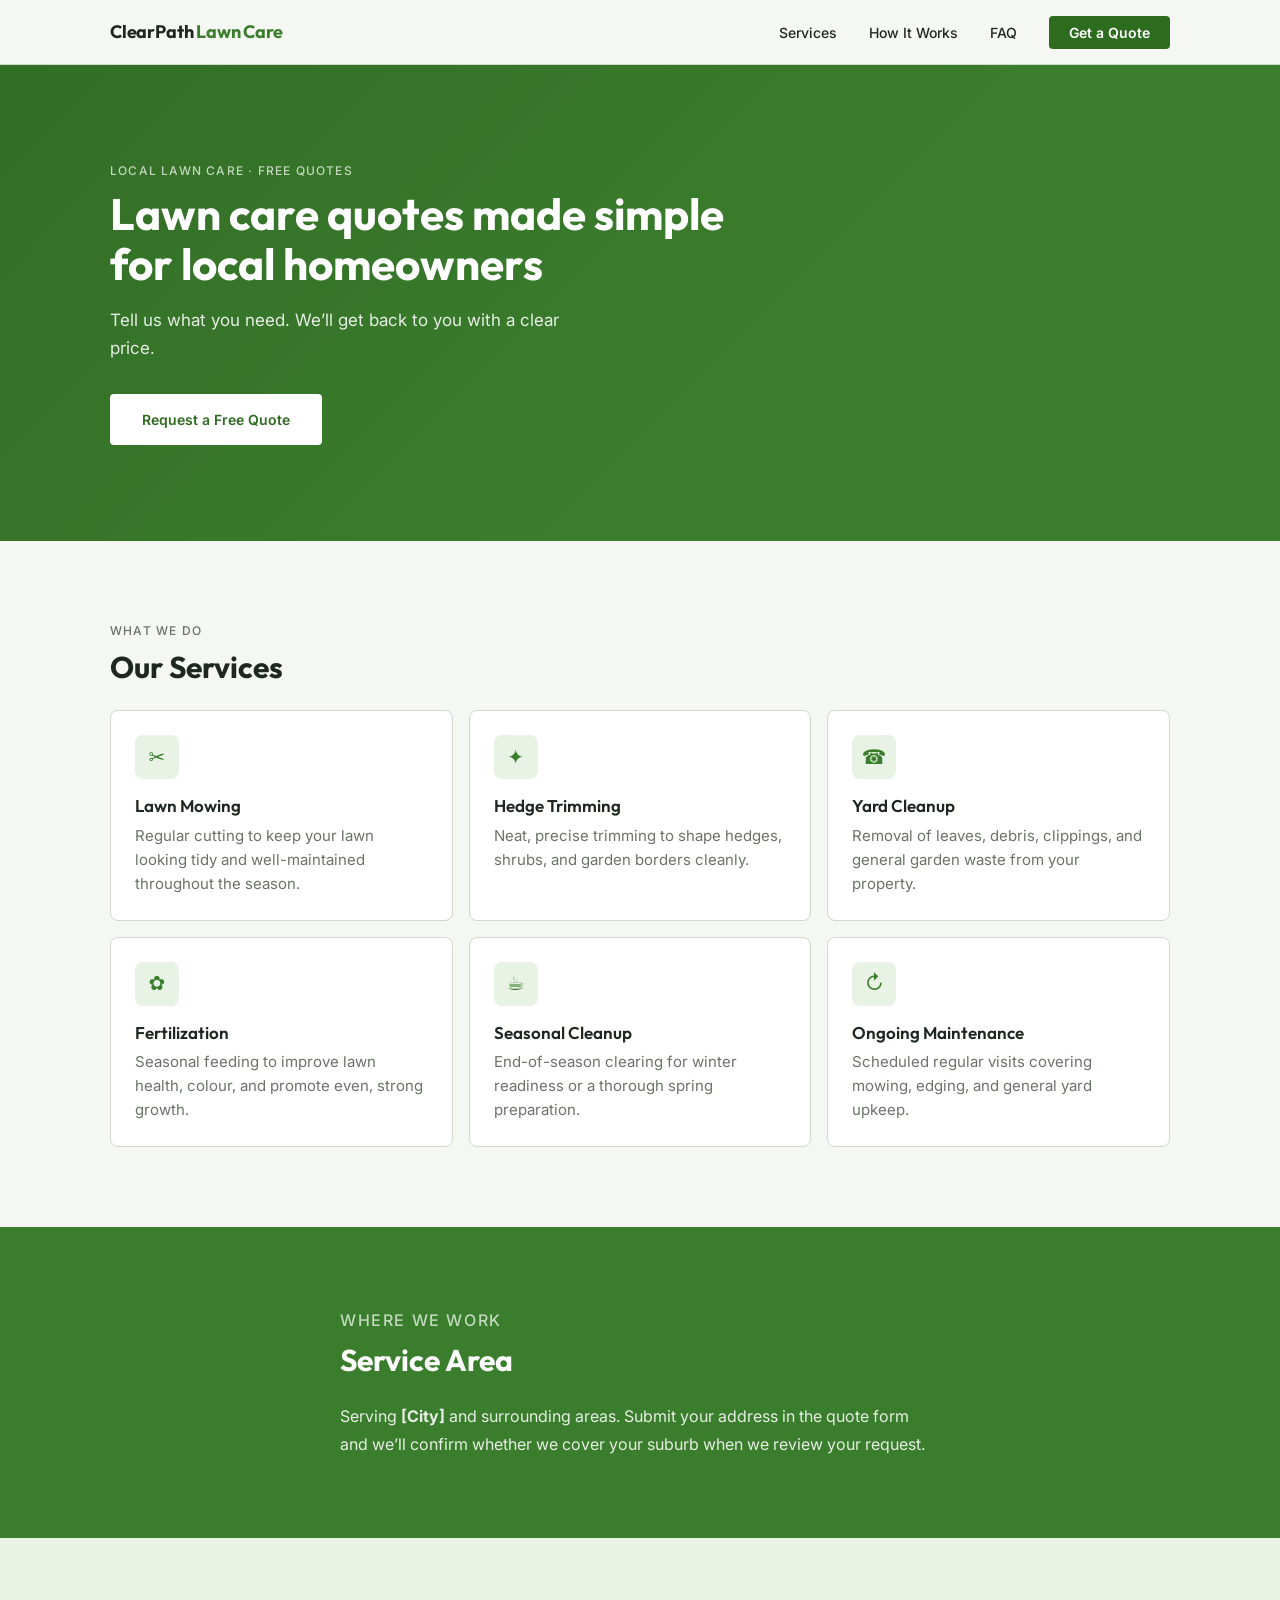
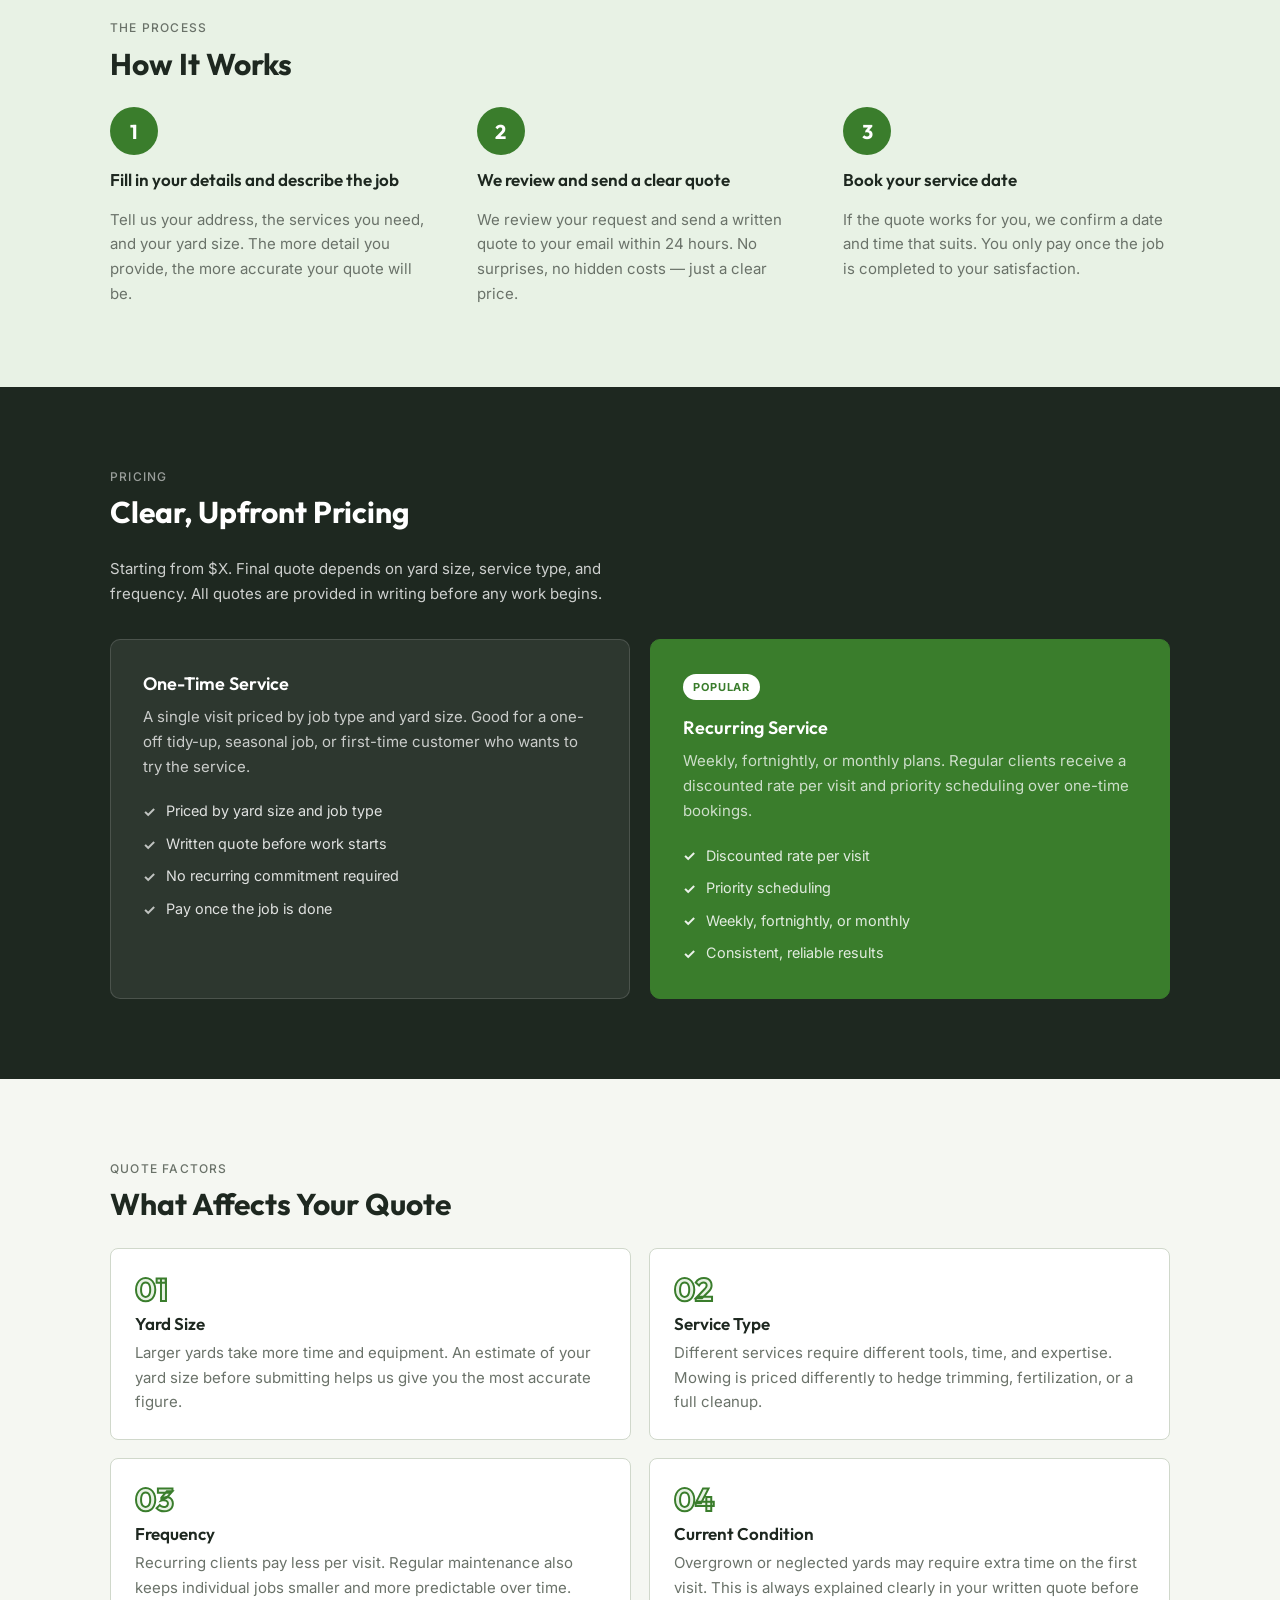
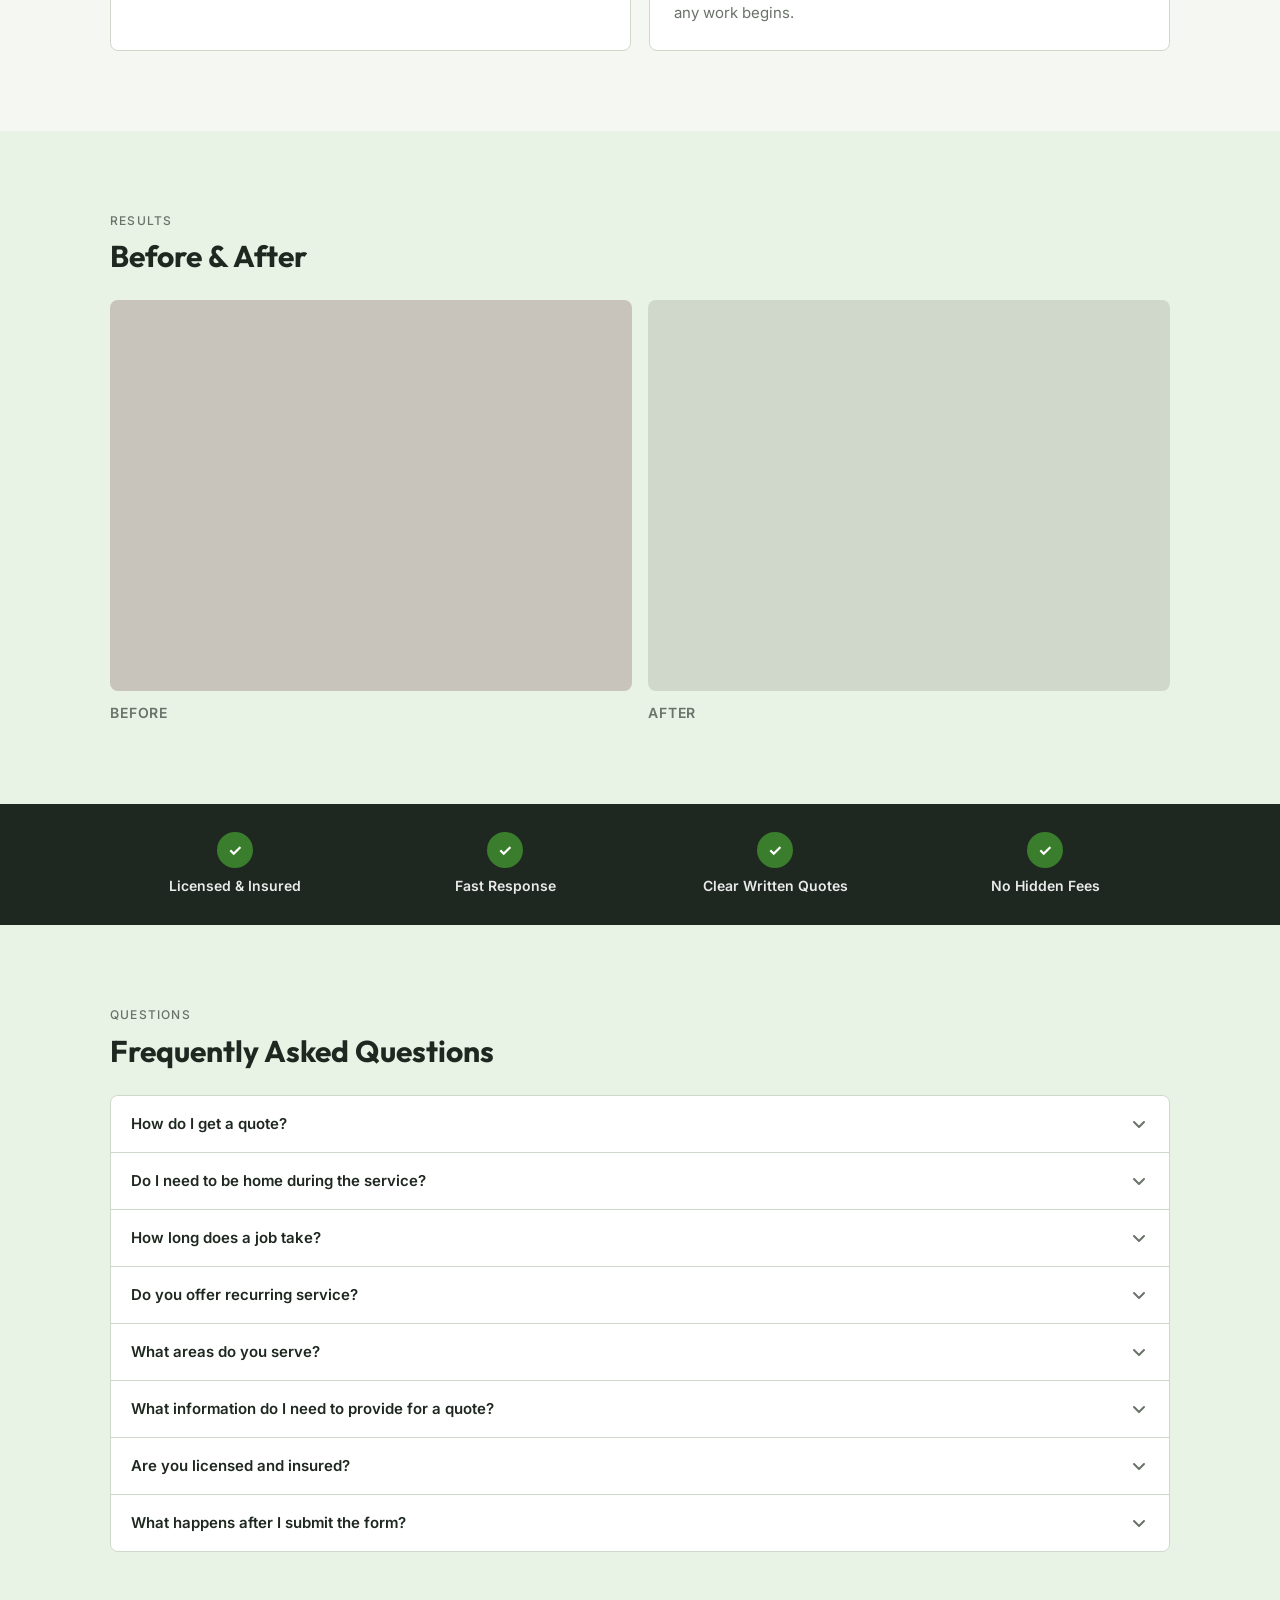
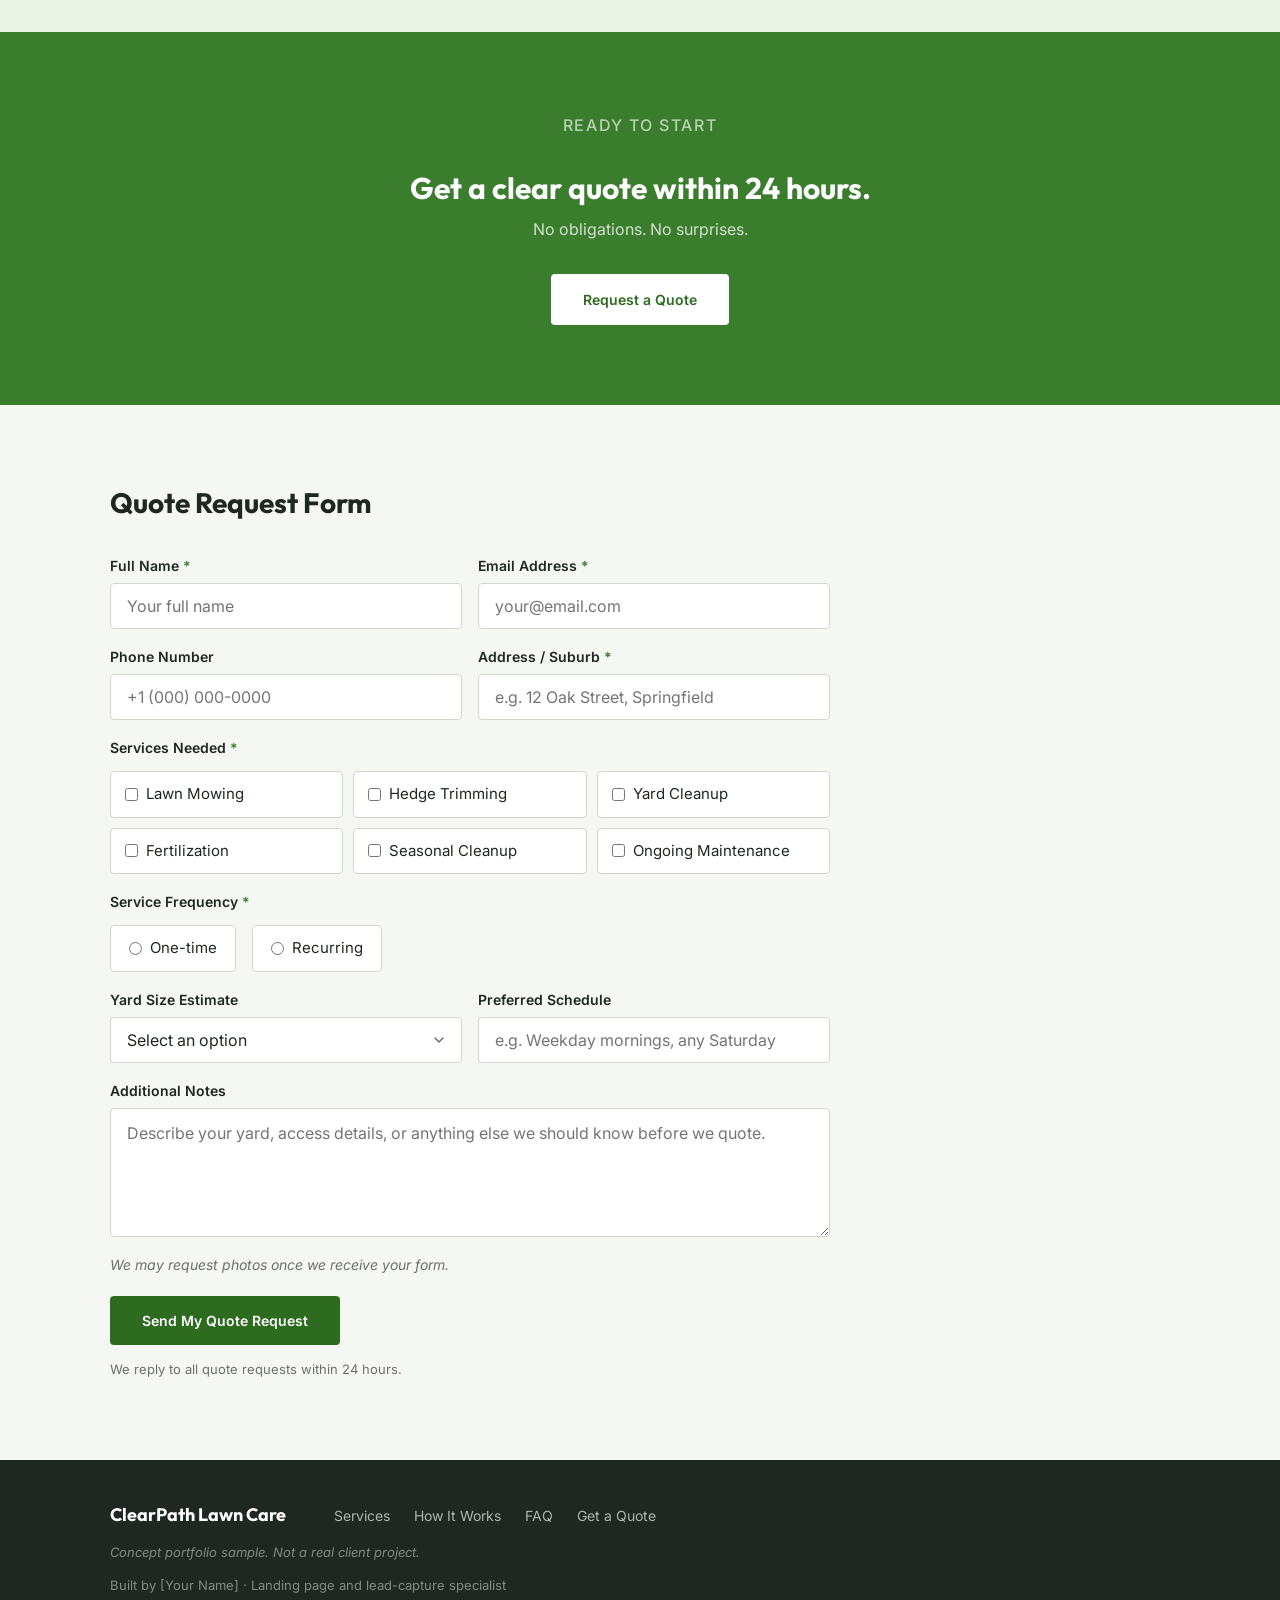
==== clearpath/index.html @ 3f6fabcc "feat: initial portfolio samples — Willow Creek, ClearPath, Harvest Table Co-Authored-By: Claude Sonn" ====
<!-- Concept portfolio sample. Not a real client project. -->
<!DOCTYPE html>
<html lang="en">
<head>
  <meta charset="UTF-8">
  <meta name="viewport" content="width=device-width, initial-scale=1.0">
  <meta name="description" content="ClearPath Lawn Care — Request a free lawn care quote online. Tell us what you need and get a clear written price back within 24 hours.">
  <title>ClearPath Lawn Care — Request a Free Quote</title>

  <!-- Google Fonts: Outfit (display headings) + Inter (body) -->
  <link rel="preconnect" href="https://fonts.googleapis.com">
  <link rel="preconnect" href="https://fonts.gstatic.com" crossorigin>
  <link href="https://fonts.googleapis.com/css2?family=Outfit:wght@600;700&family=Inter:wght@400;500;600&display=swap" rel="stylesheet">

  <link rel="stylesheet" href="style.css">
</head>
<body>

  <!-- ============================================================
       SECTION: HEADER / NAV
       ============================================================ -->
  <header class="site-header" id="top">
    <div class="container header-inner">
      <a href="#top" class="site-logo">
        ClearPath <span>Lawn Care</span>
      </a>

      <nav class="site-nav" id="site-nav" aria-label="Main navigation">
        <ul>
          <li><a href="#services">Services</a></li>
          <li><a href="#how-it-works">How It Works</a></li>
          <li><a href="#faq">FAQ</a></li>
          <li><a href="#get-a-quote" class="nav-cta">Get a Quote</a></li>
        </ul>
      </nav>

      <button
        class="hamburger"
        id="hamburger"
        aria-label="Toggle navigation menu"
        aria-expanded="false"
        aria-controls="site-nav"
      >
        <span></span>
        <span></span>
        <span></span>
      </button>
    </div>
  </header>

  <main>

    <!-- ============================================================
         SECTION: HERO
         ============================================================ -->
    <section class="hero">
      <div class="container hero-inner">
        <p class="section-label">Local Lawn Care &middot; Free Quotes</p>
        <h1>Lawn care quotes made simple for local homeowners</h1>
        <p class="hero-sub">Tell us what you need. We&rsquo;ll get back to you with a clear price.</p>
        <a href="#get-a-quote" class="btn btn-hero">Request a Free Quote</a>
      </div>
    </section>

    <!-- ============================================================
         SECTION: SERVICES
         ============================================================ -->
    <section class="services section-pad" id="services">
      <div class="container">
        <p class="section-label">What We Do</p>
        <h2>Our Services</h2>
        <div class="services-grid">

          <div class="service-card">
            <div class="service-icon" aria-hidden="true">&#9986;</div>
            <h3>Lawn Mowing</h3>
            <p>Regular cutting to keep your lawn looking tidy and well-maintained throughout the season.</p>
          </div>

          <div class="service-card">
            <div class="service-icon" aria-hidden="true">&#10022;</div>
            <h3>Hedge Trimming</h3>
            <p>Neat, precise trimming to shape hedges, shrubs, and garden borders cleanly.</p>
          </div>

          <div class="service-card">
            <div class="service-icon" aria-hidden="true">&#9742;</div>
            <h3>Yard Cleanup</h3>
            <p>Removal of leaves, debris, clippings, and general garden waste from your property.</p>
          </div>

          <div class="service-card">
            <div class="service-icon" aria-hidden="true">&#10047;</div>
            <h3>Fertilization</h3>
            <p>Seasonal feeding to improve lawn health, colour, and promote even, strong growth.</p>
          </div>

          <div class="service-card">
            <div class="service-icon" aria-hidden="true">&#9749;</div>
            <h3>Seasonal Cleanup</h3>
            <p>End-of-season clearing for winter readiness or a thorough spring preparation.</p>
          </div>

          <div class="service-card">
            <div class="service-icon" aria-hidden="true">&#8635;</div>
            <h3>Ongoing Maintenance</h3>
            <p>Scheduled regular visits covering mowing, edging, and general yard upkeep.</p>
          </div>

        </div>
      </div>
    </section>

    <!-- ============================================================
         SECTION: SERVICE AREA
         ============================================================ -->
    <section class="service-area section-pad">
      <div class="container service-area-inner">
        <p class="section-label">Where We Work</p>
        <h2>Service Area</h2>
        <p>Serving <strong>[City]</strong> and surrounding areas. Submit your address in the quote form and we&rsquo;ll confirm whether we cover your suburb when we review your request.</p>
      </div>
    </section>

    <!-- ============================================================
         SECTION: HOW IT WORKS
         ============================================================ -->
    <section class="how-it-works section-pad" id="how-it-works">
      <div class="container">
        <p class="section-label">The Process</p>
        <h2>How It Works</h2>
        <div class="steps-grid">

          <div class="step">
            <div class="step-number" aria-hidden="true">1</div>
            <h3>Fill in your details and describe the job</h3>
            <p>Tell us your address, the services you need, and your yard size. The more detail you provide, the more accurate your quote will be.</p>
          </div>

          <div class="step">
            <div class="step-number" aria-hidden="true">2</div>
            <h3>We review and send a clear quote</h3>
            <p>We review your request and send a written quote to your email within 24 hours. No surprises, no hidden costs — just a clear price.</p>
          </div>

          <div class="step">
            <div class="step-number" aria-hidden="true">3</div>
            <h3>Book your service date</h3>
            <p>If the quote works for you, we confirm a date and time that suits. You only pay once the job is completed to your satisfaction.</p>
          </div>

        </div>
      </div>
    </section>

    <!-- ============================================================
         SECTION: PRICING
         ============================================================ -->
    <section class="pricing section-pad">
      <div class="container">
        <p class="section-label">Pricing</p>
        <h2>Clear, Upfront Pricing</h2>
        <p class="pricing-intro">Starting from $X. Final quote depends on yard size, service type, and frequency. All quotes are provided in writing before any work begins.</p>
        <div class="pricing-grid">

          <div class="pricing-card">
            <h3>One-Time Service</h3>
            <p class="pricing-desc">A single visit priced by job type and yard size. Good for a one-off tidy-up, seasonal job, or first-time customer who wants to try the service.</p>
            <ul class="pricing-features">
              <li>Priced by yard size and job type</li>
              <li>Written quote before work starts</li>
              <li>No recurring commitment required</li>
              <li>Pay once the job is done</li>
            </ul>
          </div>

          <div class="pricing-card pricing-card--featured">
            <div class="pricing-badge">Popular</div>
            <h3>Recurring Service</h3>
            <p class="pricing-desc">Weekly, fortnightly, or monthly plans. Regular clients receive a discounted rate per visit and priority scheduling over one-time bookings.</p>
            <ul class="pricing-features">
              <li>Discounted rate per visit</li>
              <li>Priority scheduling</li>
              <li>Weekly, fortnightly, or monthly</li>
              <li>Consistent, reliable results</li>
            </ul>
          </div>

        </div>
      </div>
    </section>

    <!-- ============================================================
         SECTION: WHAT AFFECTS YOUR QUOTE
         ============================================================ -->
    <section class="quote-factors section-pad">
      <div class="container">
        <p class="section-label">Quote Factors</p>
        <h2>What Affects Your Quote</h2>
        <div class="factors-grid">

          <div class="factor-card">
            <div class="factor-number" aria-hidden="true">01</div>
            <h3>Yard Size</h3>
            <p>Larger yards take more time and equipment. An estimate of your yard size before submitting helps us give you the most accurate figure.</p>
          </div>

          <div class="factor-card">
            <div class="factor-number" aria-hidden="true">02</div>
            <h3>Service Type</h3>
            <p>Different services require different tools, time, and expertise. Mowing is priced differently to hedge trimming, fertilization, or a full cleanup.</p>
          </div>

          <div class="factor-card">
            <div class="factor-number" aria-hidden="true">03</div>
            <h3>Frequency</h3>
            <p>Recurring clients pay less per visit. Regular maintenance also keeps individual jobs smaller and more predictable over time.</p>
          </div>

          <div class="factor-card">
            <div class="factor-number" aria-hidden="true">04</div>
            <h3>Current Condition</h3>
            <p>Overgrown or neglected yards may require extra time on the first visit. This is always explained clearly in your written quote before any work begins.</p>
          </div>

        </div>
      </div>
    </section>

    <!-- ============================================================
         SECTION: BEFORE / AFTER
         ============================================================ -->
    <section class="before-after section-pad">
      <div class="container">
        <p class="section-label">Results</p>
        <h2>Before &amp; After</h2>
        <div class="ba-grid">

          <figure class="ba-item">
            <div class="ba-img ba-img--before" role="img" aria-label="Before photo placeholder — overgrown and unkempt lawn before ClearPath Lawn Care service"></div>
            <figcaption>Before</figcaption>
          </figure>

          <figure class="ba-item">
            <div class="ba-img ba-img--after" role="img" aria-label="After photo placeholder — neatly mowed and edged lawn after ClearPath Lawn Care service"></div>
            <figcaption>After</figcaption>
          </figure>

        </div>
      </div>
    </section>

    <!-- ============================================================
         SECTION: TRUST SIGNALS
         ============================================================ -->
    <section class="trust-signals" aria-label="Why choose ClearPath Lawn Care">
      <div class="container">
        <ul class="trust-bar">
          <li>
            <span class="trust-icon" aria-hidden="true">&#10003;</span>
            <span class="trust-label">Licensed &amp; Insured</span>
          </li>
          <li>
            <span class="trust-icon" aria-hidden="true">&#10003;</span>
            <span class="trust-label">Fast Response</span>
          </li>
          <li>
            <span class="trust-icon" aria-hidden="true">&#10003;</span>
            <span class="trust-label">Clear Written Quotes</span>
          </li>
          <li>
            <span class="trust-icon" aria-hidden="true">&#10003;</span>
            <span class="trust-label">No Hidden Fees</span>
          </li>
        </ul>
      </div>
    </section>

    <!-- ============================================================
         SECTION: FAQ ACCORDION
         ============================================================ -->
    <section class="faq section-pad" id="faq">
      <div class="container">
        <p class="section-label">Questions</p>
        <h2>Frequently Asked Questions</h2>
        <div class="accordion">

          <div class="accordion-item">
            <button class="accordion-question" aria-expanded="false">
              How do I get a quote?
              <span class="accordion-arrow" aria-hidden="true"></span>
            </button>
            <div class="accordion-answer" hidden>
              <p>Fill out the form below with your address, service needed, and yard size. We&rsquo;ll review your request and send a clear quote to your email within 24 hours. No phone call is required to get started.</p>
            </div>
          </div>

          <div class="accordion-item">
            <button class="accordion-question" aria-expanded="false">
              Do I need to be home during the service?
              <span class="accordion-arrow" aria-hidden="true"></span>
            </button>
            <div class="accordion-answer" hidden>
              <p>For most services, you don&rsquo;t need to be home as long as we can access the yard. Let us know in the form if there are any access requirements or gate codes. We&rsquo;ll confirm the details with you before the visit.</p>
            </div>
          </div>

          <div class="accordion-item">
            <button class="accordion-question" aria-expanded="false">
              How long does a job take?
              <span class="accordion-arrow" aria-hidden="true"></span>
            </button>
            <div class="accordion-answer" hidden>
              <p>Job length depends on the service and yard size. A standard lawn mow typically takes 30&ndash;60 minutes for a medium yard. Larger jobs like seasonal cleanups may take half a day or more &mdash; we&rsquo;ll note the estimated time in your quote.</p>
            </div>
          </div>

          <div class="accordion-item">
            <button class="accordion-question" aria-expanded="false">
              Do you offer recurring service?
              <span class="accordion-arrow" aria-hidden="true"></span>
            </button>
            <div class="accordion-answer" hidden>
              <p>Yes, we offer weekly, fortnightly, and monthly service plans. Recurring clients receive priority scheduling and a discounted rate per visit. You can request recurring service directly in the quote form below.</p>
            </div>
          </div>

          <div class="accordion-item">
            <button class="accordion-question" aria-expanded="false">
              What areas do you serve?
              <span class="accordion-arrow" aria-hidden="true"></span>
            </button>
            <div class="accordion-answer" hidden>
              <p>We serve [City] and surrounding suburbs. Enter your address in the quote form and we&rsquo;ll confirm coverage when we review your request. If you&rsquo;re outside our current area, we&rsquo;ll let you know and may be able to refer you.</p>
            </div>
          </div>

          <div class="accordion-item">
            <button class="accordion-question" aria-expanded="false">
              What information do I need to provide for a quote?
              <span class="accordion-arrow" aria-hidden="true"></span>
            </button>
            <div class="accordion-answer" hidden>
              <p>We need your address, the service you&rsquo;re looking for, and an estimate of your yard size. Photos of the yard are helpful but not required at this stage &mdash; we may ask for them after reviewing your form if we need more detail.</p>
            </div>
          </div>

          <div class="accordion-item">
            <button class="accordion-question" aria-expanded="false">
              Are you licensed and insured?
              <span class="accordion-arrow" aria-hidden="true"></span>
            </button>
            <div class="accordion-answer" hidden>
              <p>Yes, ClearPath is fully licensed and insured for all lawn care and garden services. This protects you as the homeowner and ensures the work is completed to a professional standard.</p>
            </div>
          </div>

          <div class="accordion-item">
            <button class="accordion-question" aria-expanded="false">
              What happens after I submit the form?
              <span class="accordion-arrow" aria-hidden="true"></span>
            </button>
            <div class="accordion-answer" hidden>
              <p>We review your request and send a written quote to your email within 24 hours. If we need more information &mdash; such as photos &mdash; we&rsquo;ll reach out first. There is no obligation to book once you receive a quote.</p>
            </div>
          </div>

        </div>
      </div>
    </section>

    <!-- ============================================================
         SECTION: QUOTE CTA
         ============================================================ -->
    <section class="quote-cta section-pad">
      <div class="container quote-cta-inner">
        <p class="section-label">Ready to Start</p>
        <h2>Get a clear quote within 24 hours.</h2>
        <p>No obligations. No surprises.</p>
        <a href="#get-a-quote" class="btn btn-hero">Request a Quote</a>
      </div>
    </section>

    <!-- ============================================================
         SECTION: QUOTE FORM
         ============================================================ -->
    <section class="quote-form-section section-pad" id="get-a-quote">
      <div class="container">
        <h3 class="form-heading">Quote Request Form</h3>

        <form class="quote-form" id="quote-form" novalidate>

          <div class="form-row">
            <div class="form-group">
              <label for="name">Full Name <span class="required" aria-hidden="true">*</span></label>
              <input type="text" id="name" name="name" required autocomplete="name" placeholder="Your full name">
            </div>
            <div class="form-group">
              <label for="email">Email Address <span class="required" aria-hidden="true">*</span></label>
              <input type="email" id="email" name="email" required autocomplete="email" placeholder="your@email.com">
            </div>
          </div>

          <div class="form-row">
            <div class="form-group">
              <label for="phone">Phone Number</label>
              <input type="tel" id="phone" name="phone" autocomplete="tel" placeholder="+1 (000) 000-0000">
            </div>
            <div class="form-group">
              <label for="address">Address / Suburb <span class="required" aria-hidden="true">*</span></label>
              <input type="text" id="address" name="address" required autocomplete="street-address" placeholder="e.g. 12 Oak Street, Springfield">
            </div>
          </div>

          <div class="form-group">
            <fieldset>
              <legend>Services Needed <span class="required" aria-hidden="true">*</span></legend>
              <div class="checkbox-grid">
                <label class="checkbox-label">
                  <input type="checkbox" name="service" value="mowing">
                  Lawn Mowing
                </label>
                <label class="checkbox-label">
                  <input type="checkbox" name="service" value="hedge">
                  Hedge Trimming
                </label>
                <label class="checkbox-label">
                  <input type="checkbox" name="service" value="cleanup">
                  Yard Cleanup
                </label>
                <label class="checkbox-label">
                  <input type="checkbox" name="service" value="fertilization">
                  Fertilization
                </label>
                <label class="checkbox-label">
                  <input type="checkbox" name="service" value="seasonal">
                  Seasonal Cleanup
                </label>
                <label class="checkbox-label">
                  <input type="checkbox" name="service" value="maintenance">
                  Ongoing Maintenance
                </label>
              </div>
            </fieldset>
          </div>

          <div class="form-group">
            <fieldset>
              <legend>Service Frequency <span class="required" aria-hidden="true">*</span></legend>
              <div class="radio-group">
                <label class="radio-label">
                  <input type="radio" name="frequency" value="one-time">
                  One-time
                </label>
                <label class="radio-label">
                  <input type="radio" name="frequency" value="recurring">
                  Recurring
                </label>
              </div>
            </fieldset>
          </div>

          <div class="form-row">
            <div class="form-group">
              <label for="yard-size">Yard Size Estimate</label>
              <select id="yard-size" name="yard-size">
                <option value="" disabled selected>Select an option</option>
                <option value="small">Small</option>
                <option value="medium">Medium</option>
                <option value="large">Large</option>
                <option value="not-sure">Not sure</option>
              </select>
            </div>
            <div class="form-group">
              <label for="schedule">Preferred Schedule</label>
              <input type="text" id="schedule" name="schedule" placeholder="e.g. Weekday mornings, any Saturday">
            </div>
          </div>

          <div class="form-group">
            <label for="notes">Additional Notes</label>
            <textarea id="notes" name="notes" rows="4" placeholder="Describe your yard, access details, or anything else we should know before we quote."></textarea>
          </div>

          <p class="form-note-static">We may request photos once we receive your form.</p>

          <button type="submit" class="btn btn-primary btn-submit">Send My Quote Request</button>
          <p class="form-note">We reply to all quote requests within 24 hours.</p>

        </form>

        <!-- THANK YOU STATE: shown after form submit, hidden by default -->
        <div class="thank-you" id="thank-you" hidden aria-live="polite">
          <div class="thank-you-inner">
            <span class="thank-you-icon" aria-hidden="true">&#10003;</span>
            <h3>Got it!</h3>
            <p>We&rsquo;ll review your request and send a quote within 24 hours. Check your email for our response.</p>
          </div>
        </div>

      </div>
    </section>

  </main>

  <!-- ============================================================
       FOOTER
       ============================================================ -->
  <footer class="site-footer">
    <div class="container footer-inner">
      <div class="footer-logo">ClearPath Lawn Care</div>

      <nav class="footer-nav" aria-label="Footer navigation">
        <a href="#services">Services</a>
        <a href="#how-it-works">How It Works</a>
        <a href="#faq">FAQ</a>
        <a href="#get-a-quote">Get a Quote</a>
      </nav>

      <p class="footer-disclaimer">Concept portfolio sample. Not a real client project.</p>
      <p class="footer-credit">Built by [Your Name] &middot; Landing page and lead-capture specialist</p>
    </div>
  </footer>

  <script src="script.js"></script>
</body>
</html>
---- clearpath/style.css ----
/* ============================================================
   CLEARPATH LAWN CARE — style.css
   Mobile-first. Concept portfolio sample. Not a real client project.
   ============================================================ */

/* ============================================================
   1. CUSTOM PROPERTIES
   ============================================================ */
:root {
  /* Brand colors */
  --color-bg:           #F5F7F2;
  --color-text:         #1E2820;
  --color-accent:       #3A7D2C;
  --color-accent-light: #E8F2E5;
  --color-border:       #D0D8CB;
  --color-cta:          #2D6B1F;
  --color-cta-hover:    #225217;
  --color-muted:        #6A7269;

  /* Typography */
  --font-display: 'Outfit', system-ui, sans-serif;
  --font-body:    'Inter', system-ui, -apple-system, sans-serif;

  /* Layout */
  --container-max: 1100px;
  --container-pad: 1.25rem;
  --section-pad:   clamp(3rem, 8vw, 5rem);

  /* Motion */
  --transition: 0.2s ease;
}

/* ============================================================
   2. RESET & BASE
   ============================================================ */
*,
*::before,
*::after {
  box-sizing: border-box;
  margin: 0;
  padding: 0;
}

html {
  scroll-behavior: smooth;
}

body {
  font-family: var(--font-body);
  font-size: 1rem;
  line-height: 1.65;
  color: var(--color-text);
  background-color: var(--color-bg);
}

img {
  max-width: 100%;
  display: block;
}

a {
  color: inherit;
  text-decoration: none;
}

ul {
  list-style: none;
}

/* ============================================================
   3. LAYOUT UTILITIES
   ============================================================ */
.container {
  max-width: var(--container-max);
  margin: 0 auto;
  padding: 0 var(--container-pad);
}

.section-pad {
  padding-top: var(--section-pad);
  padding-bottom: var(--section-pad);
}

/* ============================================================
   4. TYPOGRAPHY SCALE
   ============================================================ */
.section-label {
  display: block;
  font-size: 0.75rem;
  font-weight: 500;
  text-transform: uppercase;
  letter-spacing: 0.1em;
  color: var(--color-muted);
  margin-bottom: 0.5rem;
}

h1 {
  font-family: var(--font-display);
  font-size: clamp(1.75rem, 5vw, 2.75rem);
  font-weight: 700;
  line-height: 1.15;
}

h2 {
  font-family: var(--font-display);
  font-size: clamp(1.25rem, 3.5vw, 1.875rem);
  font-weight: 700;
  line-height: 1.25;
  margin-bottom: 1.5rem;
}

h3 {
  font-family: var(--font-display);
  font-size: 1.0625rem;
  font-weight: 600;
  line-height: 1.3;
  margin-bottom: 0.4rem;
}

/* ============================================================
   5. BUTTONS
   ============================================================ */
.btn {
  display: inline-block;
  padding: 0.875rem 2rem;
  border-radius: 4px;
  font-family: var(--font-body);
  font-size: 0.875rem;
  font-weight: 600;
  cursor: pointer;
  border: none;
  text-align: center;
  transition: background-color var(--transition);
}

.btn-primary {
  background-color: var(--color-cta);
  color: #fff;
}

.btn-primary:hover,
.btn-primary:focus-visible {
  background-color: var(--color-cta-hover);
  outline: none;
}

/* White button used on green-background sections */
.btn-hero {
  background-color: #fff;
  color: var(--color-cta);
}

.btn-hero:hover,
.btn-hero:focus-visible {
  background-color: var(--color-accent-light);
  color: var(--color-cta-hover);
  outline: none;
}

/* ============================================================
   6. HEADER / NAV
   ============================================================ */
.site-header {
  position: sticky;
  top: 0;
  z-index: 100;
  background-color: var(--color-bg);
  border-bottom: 1px solid var(--color-border);
}

.header-inner {
  display: flex;
  align-items: center;
  justify-content: space-between;
  height: 64px;
  position: relative;
}

.site-logo {
  font-family: var(--font-display);
  font-size: 1.125rem;
  font-weight: 700;
  color: var(--color-text);
  letter-spacing: -0.01em;
}

.site-logo span {
  color: var(--color-accent);
}

.site-nav {
  display: none;
}

.site-nav ul {
  display: flex;
  gap: 2rem;
  align-items: center;
}

.site-nav a {
  font-size: 0.875rem;
  font-weight: 500;
  color: var(--color-text);
  transition: color var(--transition);
}

.site-nav a:hover {
  color: var(--color-accent);
}

.site-nav .nav-cta {
  background-color: var(--color-cta);
  color: #fff;
  padding: 0.5rem 1.25rem;
  border-radius: 4px;
  font-weight: 600;
  transition: background-color var(--transition);
}

.site-nav .nav-cta:hover {
  background-color: var(--color-cta-hover);
  color: #fff;
}

/* Hamburger */
.hamburger {
  display: flex;
  flex-direction: column;
  gap: 5px;
  background: none;
  border: none;
  cursor: pointer;
  padding: 0.5rem;
  border-radius: 4px;
}

.hamburger span {
  display: block;
  width: 24px;
  height: 2px;
  background-color: var(--color-text);
  border-radius: 2px;
  transition: transform var(--transition), opacity var(--transition);
}

.hamburger.is-open span:nth-child(1) {
  transform: translateY(7px) rotate(45deg);
}

.hamburger.is-open span:nth-child(2) {
  opacity: 0;
}

.hamburger.is-open span:nth-child(3) {
  transform: translateY(-7px) rotate(-45deg);
}

/* Mobile nav dropdown */
.site-nav.is-open {
  display: block;
  position: absolute;
  top: 64px;
  left: 0;
  right: 0;
  background-color: var(--color-bg);
  border-bottom: 1px solid var(--color-border);
  padding: 0.5rem 0 1rem;
}

.site-nav.is-open ul {
  flex-direction: column;
  gap: 0;
  padding: 0 var(--container-pad);
}

.site-nav.is-open a {
  display: block;
  padding: 0.875rem 0;
  border-bottom: 1px solid var(--color-border);
  font-size: 1rem;
}

.site-nav.is-open li:last-child a {
  border-bottom: none;
  padding-top: 1rem;
}

.site-nav.is-open .nav-cta {
  display: inline-block;
  padding: 0.625rem 1.25rem;
  border-bottom: none;
}

@media (min-width: 768px) {
  .site-nav {
    display: flex !important;
    position: static;
    border: none;
    padding: 0;
  }

  .hamburger {
    display: none;
  }
}

/* ============================================================
   7. HERO
   ============================================================ */
.hero {
  background-color: var(--color-accent);
  padding-top: clamp(3.5rem, 10vw, 6rem);
  padding-bottom: clamp(3.5rem, 10vw, 6rem);
  position: relative;
  overflow: hidden;
}

.hero::before {
  content: '';
  position: absolute;
  inset: 0;
  background: linear-gradient(
    135deg,
    rgba(0, 0, 0, 0.12) 0%,
    transparent 60%
  );
  pointer-events: none;
}

.hero-inner {
  position: relative;
  z-index: 1;
}

.hero .section-label {
  color: rgba(255, 255, 255, 0.7);
}

.hero h1 {
  color: #fff;
  margin-bottom: 1rem;
  max-width: 640px;
}

.hero-sub {
  font-size: 1.0625rem;
  color: rgba(255, 255, 255, 0.88);
  margin-bottom: 2rem;
  max-width: 480px;
}

/* ============================================================
   8. SERVICES
   ============================================================ */
.services {
  background-color: var(--color-bg);
}

.services-grid {
  display: grid;
  grid-template-columns: 1fr;
  gap: 1rem;
}

.service-card {
  background-color: #fff;
  border: 1px solid var(--color-border);
  border-radius: 8px;
  padding: 1.5rem;
}

.service-icon {
  display: flex;
  align-items: center;
  justify-content: center;
  width: 44px;
  height: 44px;
  background-color: var(--color-accent-light);
  border-radius: 8px;
  font-size: 1.25rem;
  color: var(--color-accent);
  margin-bottom: 1rem;
}

.service-card h3 {
  color: var(--color-text);
  margin-bottom: 0.375rem;
}

.service-card p {
  font-size: 0.9375rem;
  color: var(--color-muted);
  line-height: 1.6;
}

@media (min-width: 600px) {
  .services-grid {
    grid-template-columns: repeat(2, 1fr);
  }
}

@media (min-width: 900px) {
  .services-grid {
    grid-template-columns: repeat(3, 1fr);
  }
}

/* ============================================================
   9. SERVICE AREA
   ============================================================ */
.service-area {
  background-color: var(--color-accent);
}

.service-area-inner {
  max-width: 640px;
}

.service-area .section-label {
  color: rgba(255, 255, 255, 0.7);
}

.service-area h2 {
  color: #fff;
}

.service-area p {
  color: rgba(255, 255, 255, 0.88);
  font-size: 1rem;
  line-height: 1.7;
}

/* ============================================================
   10. HOW IT WORKS
   ============================================================ */
.how-it-works {
  background-color: var(--color-accent-light);
}

.steps-grid {
  display: grid;
  grid-template-columns: 1fr;
  gap: 2rem;
}

.step {
  display: flex;
  flex-direction: column;
  gap: 0.625rem;
}

.step-number {
  display: flex;
  align-items: center;
  justify-content: center;
  width: 48px;
  height: 48px;
  background-color: var(--color-accent);
  color: #fff;
  font-family: var(--font-display);
  font-size: 1.25rem;
  font-weight: 700;
  border-radius: 50%;
  flex-shrink: 0;
  margin-bottom: 0.25rem;
}

.step h3 {
  color: var(--color-text);
}

.step p {
  font-size: 0.9375rem;
  color: var(--color-muted);
  line-height: 1.65;
}

@media (min-width: 768px) {
  .steps-grid {
    grid-template-columns: repeat(3, 1fr);
    gap: 2.5rem;
  }
}

/* ============================================================
   11. PRICING
   ============================================================ */
.pricing {
  background-color: var(--color-text);
}

.pricing .section-label {
  color: rgba(255, 255, 255, 0.55);
}

.pricing h2 {
  color: #fff;
}

.pricing-intro {
  color: rgba(255, 255, 255, 0.78);
  font-size: 0.9375rem;
  max-width: 560px;
  margin-bottom: 2rem;
  line-height: 1.7;
}

.pricing-grid {
  display: grid;
  grid-template-columns: 1fr;
  gap: 1.25rem;
}

.pricing-card {
  background-color: rgba(255, 255, 255, 0.07);
  border: 1px solid rgba(255, 255, 255, 0.14);
  border-radius: 10px;
  padding: 2rem;
  position: relative;
}

.pricing-card--featured {
  background-color: var(--color-accent);
  border-color: var(--color-accent);
}

.pricing-badge {
  display: inline-block;
  background-color: #fff;
  color: var(--color-accent);
  font-size: 0.6875rem;
  font-weight: 700;
  text-transform: uppercase;
  letter-spacing: 0.08em;
  padding: 0.25rem 0.625rem;
  border-radius: 99px;
  margin-bottom: 1rem;
}

.pricing-card h3 {
  color: #fff;
  font-size: 1.125rem;
  margin-bottom: 0.625rem;
}

.pricing-desc {
  color: rgba(255, 255, 255, 0.75);
  font-size: 0.9375rem;
  line-height: 1.65;
  margin-bottom: 1.25rem;
}

.pricing-features {
  display: flex;
  flex-direction: column;
  gap: 0.5rem;
  list-style: none;
}

.pricing-features li {
  display: flex;
  align-items: flex-start;
  gap: 0.625rem;
  font-size: 0.9rem;
  color: rgba(255, 255, 255, 0.85);
}

.pricing-features li::before {
  content: '✓';
  color: rgba(255, 255, 255, 0.7);
  font-weight: 700;
  flex-shrink: 0;
  margin-top: 0.05em;
}

.pricing-card--featured .pricing-features li::before {
  color: rgba(255, 255, 255, 0.9);
}

@media (min-width: 640px) {
  .pricing-grid {
    grid-template-columns: repeat(2, 1fr);
  }
}

/* ============================================================
   12. QUOTE FACTORS
   ============================================================ */
.quote-factors {
  background-color: var(--color-bg);
}

.factors-grid {
  display: grid;
  grid-template-columns: 1fr;
  gap: 1.125rem;
}

.factor-card {
  background-color: #fff;
  border: 1px solid var(--color-border);
  border-radius: 8px;
  padding: 1.5rem;
}

.factor-number {
  font-family: var(--font-display);
  font-size: 2rem;
  font-weight: 700;
  color: var(--color-accent-light);
  line-height: 1;
  margin-bottom: 0.5rem;
  /* Outlined look via text-stroke */
  -webkit-text-stroke: 2px var(--color-accent);
}

.factor-card h3 {
  color: var(--color-text);
  margin-bottom: 0.375rem;
}

.factor-card p {
  font-size: 0.9375rem;
  color: var(--color-muted);
  line-height: 1.65;
}

@media (min-width: 600px) {
  .factors-grid {
    grid-template-columns: repeat(2, 1fr);
  }
}

/* ============================================================
   13. BEFORE / AFTER
   ============================================================ */
.before-after {
  background-color: var(--color-accent-light);
}

.ba-grid {
  display: grid;
  grid-template-columns: 1fr 1fr;
  gap: 1rem;
}

.ba-item {
  display: flex;
  flex-direction: column;
  gap: 0.625rem;
}

.ba-img {
  aspect-ratio: 4 / 3;
  border-radius: 8px;
  width: 100%;
}

.ba-img--before {
  background-color: #C8C4BB;
}

.ba-img--after {
  background-color: var(--color-border);
}

.ba-item figcaption {
  font-size: 0.875rem;
  font-weight: 600;
  color: var(--color-muted);
  text-transform: uppercase;
  letter-spacing: 0.06em;
}

/* ============================================================
   14. TRUST SIGNALS
   ============================================================ */
.trust-signals {
  background-color: var(--color-text);
  padding: 1.75rem 0;
}

.trust-bar {
  display: grid;
  grid-template-columns: repeat(2, 1fr);
  gap: 1.25rem;
  text-align: center;
}

.trust-bar li {
  display: flex;
  flex-direction: column;
  align-items: center;
  gap: 0.375rem;
}

.trust-icon {
  display: flex;
  align-items: center;
  justify-content: center;
  width: 36px;
  height: 36px;
  background-color: var(--color-accent);
  color: #fff;
  border-radius: 50%;
  font-size: 1rem;
  font-weight: 700;
  flex-shrink: 0;
}

.trust-label {
  font-size: 0.875rem;
  font-weight: 600;
  color: rgba(255, 255, 255, 0.9);
}

@media (min-width: 480px) {
  .trust-bar {
    grid-template-columns: repeat(4, 1fr);
  }
}

/* ============================================================
   15. FAQ ACCORDION
   ============================================================ */
.faq {
  background-color: var(--color-accent-light);
}

.accordion {
  border: 1px solid var(--color-border);
  border-radius: 8px;
  overflow: hidden;
}

.accordion-item {
  border-bottom: 1px solid var(--color-border);
}

.accordion-item:last-child {
  border-bottom: none;
}

.accordion-question {
  width: 100%;
  background-color: #fff;
  border: none;
  padding: 1.125rem 1.25rem;
  display: flex;
  align-items: center;
  justify-content: space-between;
  gap: 1rem;
  cursor: pointer;
  font-family: var(--font-body);
  font-size: 0.9375rem;
  font-weight: 600;
  color: var(--color-text);
  text-align: left;
  transition: background-color var(--transition);
}

.accordion-question:hover {
  background-color: var(--color-accent-light);
}

.accordion-arrow {
  display: inline-block;
  width: 20px;
  height: 20px;
  flex-shrink: 0;
  background-image: url("data:image/svg+xml,%3Csvg xmlns='http://www.w3.org/2000/svg' viewBox='0 0 20 20' fill='none' stroke='%236A7269' stroke-width='2' stroke-linecap='round' stroke-linejoin='round'%3E%3Cpolyline points='5 8 10 13 15 8'/%3E%3C/svg%3E");
  background-repeat: no-repeat;
  background-size: contain;
  background-position: center;
  transition: transform 0.28s ease;
}

.accordion-question[aria-expanded="true"] .accordion-arrow {
  transform: rotate(180deg);
}

.accordion-answer {
  padding: 0.25rem 1.25rem 1.25rem;
  background-color: #fff;
}

.accordion-answer p {
  font-size: 0.9375rem;
  color: var(--color-muted);
  line-height: 1.7;
}

/* ============================================================
   16. QUOTE CTA
   ============================================================ */
.quote-cta {
  background-color: var(--color-accent);
}

.quote-cta-inner {
  text-align: center;
  max-width: 540px;
  margin: 0 auto;
}

.quote-cta .section-label {
  color: rgba(255, 255, 255, 0.65);
}

.quote-cta h2 {
  color: #fff;
  margin-bottom: 0.5rem;
}

.quote-cta p {
  color: rgba(255, 255, 255, 0.78);
  margin-bottom: 2rem;
  font-size: 1rem;
}

/* ============================================================
   17. QUOTE FORM
   ============================================================ */
.quote-form-section {
  background-color: var(--color-bg);
}

.form-heading {
  font-family: var(--font-display);
  font-size: clamp(1.25rem, 3.5vw, 1.75rem);
  font-weight: 700;
  color: var(--color-text);
  margin-bottom: 2rem;
}

.quote-form {
  max-width: 720px;
}

.form-row {
  display: grid;
  grid-template-columns: 1fr;
  gap: 1rem;
  margin-bottom: 1rem;
}

@media (min-width: 600px) {
  .form-row {
    grid-template-columns: 1fr 1fr;
  }
}

.form-group {
  display: flex;
  flex-direction: column;
  gap: 0.375rem;
  margin-bottom: 1rem;
}

.form-row .form-group {
  margin-bottom: 0;
}

label {
  font-size: 0.875rem;
  font-weight: 600;
  color: var(--color-text);
}

.required {
  color: var(--color-accent);
}

input[type="text"],
input[type="email"],
input[type="tel"],
select,
textarea {
  font-family: var(--font-body);
  font-size: 1rem;
  padding: 0.75rem 1rem;
  border: 1px solid var(--color-border);
  border-radius: 4px;
  background-color: #fff;
  color: var(--color-text);
  width: 100%;
  transition: border-color var(--transition), box-shadow var(--transition);
}

input:focus,
select:focus,
textarea:focus {
  outline: none;
  border-color: var(--color-accent);
  box-shadow: 0 0 0 3px rgba(58, 125, 44, 0.16);
}

select {
  appearance: none;
  -webkit-appearance: none;
  background-image: url("data:image/svg+xml,%3Csvg xmlns='http://www.w3.org/2000/svg' viewBox='0 0 16 16' fill='none' stroke='%236A7269' stroke-width='1.5' stroke-linecap='round' stroke-linejoin='round'%3E%3Cpolyline points='4 6 8 10 12 6'/%3E%3C/svg%3E");
  background-repeat: no-repeat;
  background-position: right 0.875rem center;
  background-size: 16px;
  padding-right: 2.5rem;
  cursor: pointer;
}

textarea {
  resize: vertical;
  min-height: 120px;
  line-height: 1.6;
}

/* Fieldset / checkbox / radio */
fieldset {
  border: none;
  padding: 0;
}

fieldset legend {
  font-size: 0.875rem;
  font-weight: 600;
  color: var(--color-text);
  margin-bottom: 0.75rem;
}

.checkbox-grid {
  display: grid;
  grid-template-columns: 1fr 1fr;
  gap: 0.625rem;
}

@media (min-width: 480px) {
  .checkbox-grid {
    grid-template-columns: repeat(3, 1fr);
  }
}

.checkbox-label {
  display: flex;
  align-items: center;
  gap: 0.5rem;
  font-size: 0.9375rem;
  font-weight: 400;
  color: var(--color-text);
  cursor: pointer;
  padding: 0.625rem 0.875rem;
  background-color: #fff;
  border: 1px solid var(--color-border);
  border-radius: 4px;
  transition: border-color var(--transition), background-color var(--transition);
}

.checkbox-label:hover {
  border-color: var(--color-accent);
  background-color: var(--color-accent-light);
}

.checkbox-label input[type="checkbox"] {
  width: auto;
  padding: 0;
  border: none;
  border-radius: 0;
  box-shadow: none;
  accent-color: var(--color-accent);
  cursor: pointer;
  flex-shrink: 0;
}

.radio-group {
  display: flex;
  gap: 1rem;
  flex-wrap: wrap;
}

.radio-label {
  display: flex;
  align-items: center;
  gap: 0.5rem;
  font-size: 0.9375rem;
  font-weight: 400;
  color: var(--color-text);
  cursor: pointer;
  padding: 0.625rem 1.125rem;
  background-color: #fff;
  border: 1px solid var(--color-border);
  border-radius: 4px;
  transition: border-color var(--transition), background-color var(--transition);
}

.radio-label:hover {
  border-color: var(--color-accent);
  background-color: var(--color-accent-light);
}

.radio-label input[type="radio"] {
  accent-color: var(--color-accent);
  cursor: pointer;
  flex-shrink: 0;
}

.form-note-static {
  font-size: 0.875rem;
  color: var(--color-muted);
  margin-bottom: 1.25rem;
  font-style: italic;
}

.btn-submit {
  width: 100%;
  padding: 1rem 2rem;
}

@media (min-width: 480px) {
  .btn-submit {
    width: auto;
  }
}

.form-note {
  margin-top: 0.875rem;
  font-size: 0.8125rem;
  color: var(--color-muted);
}

/* ============================================================
   18. THANK YOU STATE
   ============================================================ */
.thank-you {
  max-width: 720px;
  text-align: center;
  padding: 3.5rem 2rem;
  background-color: #fff;
  border: 1px solid var(--color-border);
  border-radius: 8px;
}

.thank-you-icon {
  display: inline-flex;
  align-items: center;
  justify-content: center;
  width: 56px;
  height: 56px;
  background-color: var(--color-accent-light);
  color: var(--color-accent);
  border-radius: 50%;
  font-size: 1.375rem;
  font-weight: 700;
  margin-bottom: 1rem;
}

.thank-you h3 {
  font-family: var(--font-display);
  font-size: 1.5rem;
  font-weight: 700;
  color: var(--color-text);
  margin-bottom: 0.75rem;
}

.thank-you p {
  font-size: 0.9375rem;
  color: var(--color-muted);
  max-width: 420px;
  margin: 0 auto;
  line-height: 1.7;
}

/* ============================================================
   19. FOOTER
   ============================================================ */
.site-footer {
  background-color: var(--color-text);
  padding: 2.5rem 0;
}

.footer-inner {
  display: flex;
  flex-direction: column;
  align-items: flex-start;
  gap: 1.125rem;
}

.footer-logo {
  font-family: var(--font-display);
  font-size: 1.125rem;
  font-weight: 700;
  color: #fff;
}

.footer-nav {
  display: flex;
  flex-wrap: wrap;
  gap: 0.5rem 1.5rem;
}

.footer-nav a {
  font-size: 0.875rem;
  color: rgba(255, 255, 255, 0.65);
  transition: color var(--transition);
}

.footer-nav a:hover {
  color: #fff;
}

.footer-disclaimer {
  font-size: 0.8125rem;
  font-style: italic;
  color: rgba(255, 255, 255, 0.45);
}

.footer-credit {
  font-size: 0.8125rem;
  color: rgba(255, 255, 255, 0.45);
}

@media (min-width: 768px) {
  .footer-inner {
    display: grid;
    grid-template-columns: auto 1fr;
    column-gap: 3rem;
    row-gap: 0.75rem;
    align-items: center;
  }

  .footer-logo    { grid-column: 1; grid-row: 1; }
  .footer-nav     { grid-column: 2; grid-row: 1; }
  .footer-disclaimer { grid-column: 1 / -1; grid-row: 2; }
  .footer-credit  { grid-column: 1 / -1; grid-row: 3; }
}
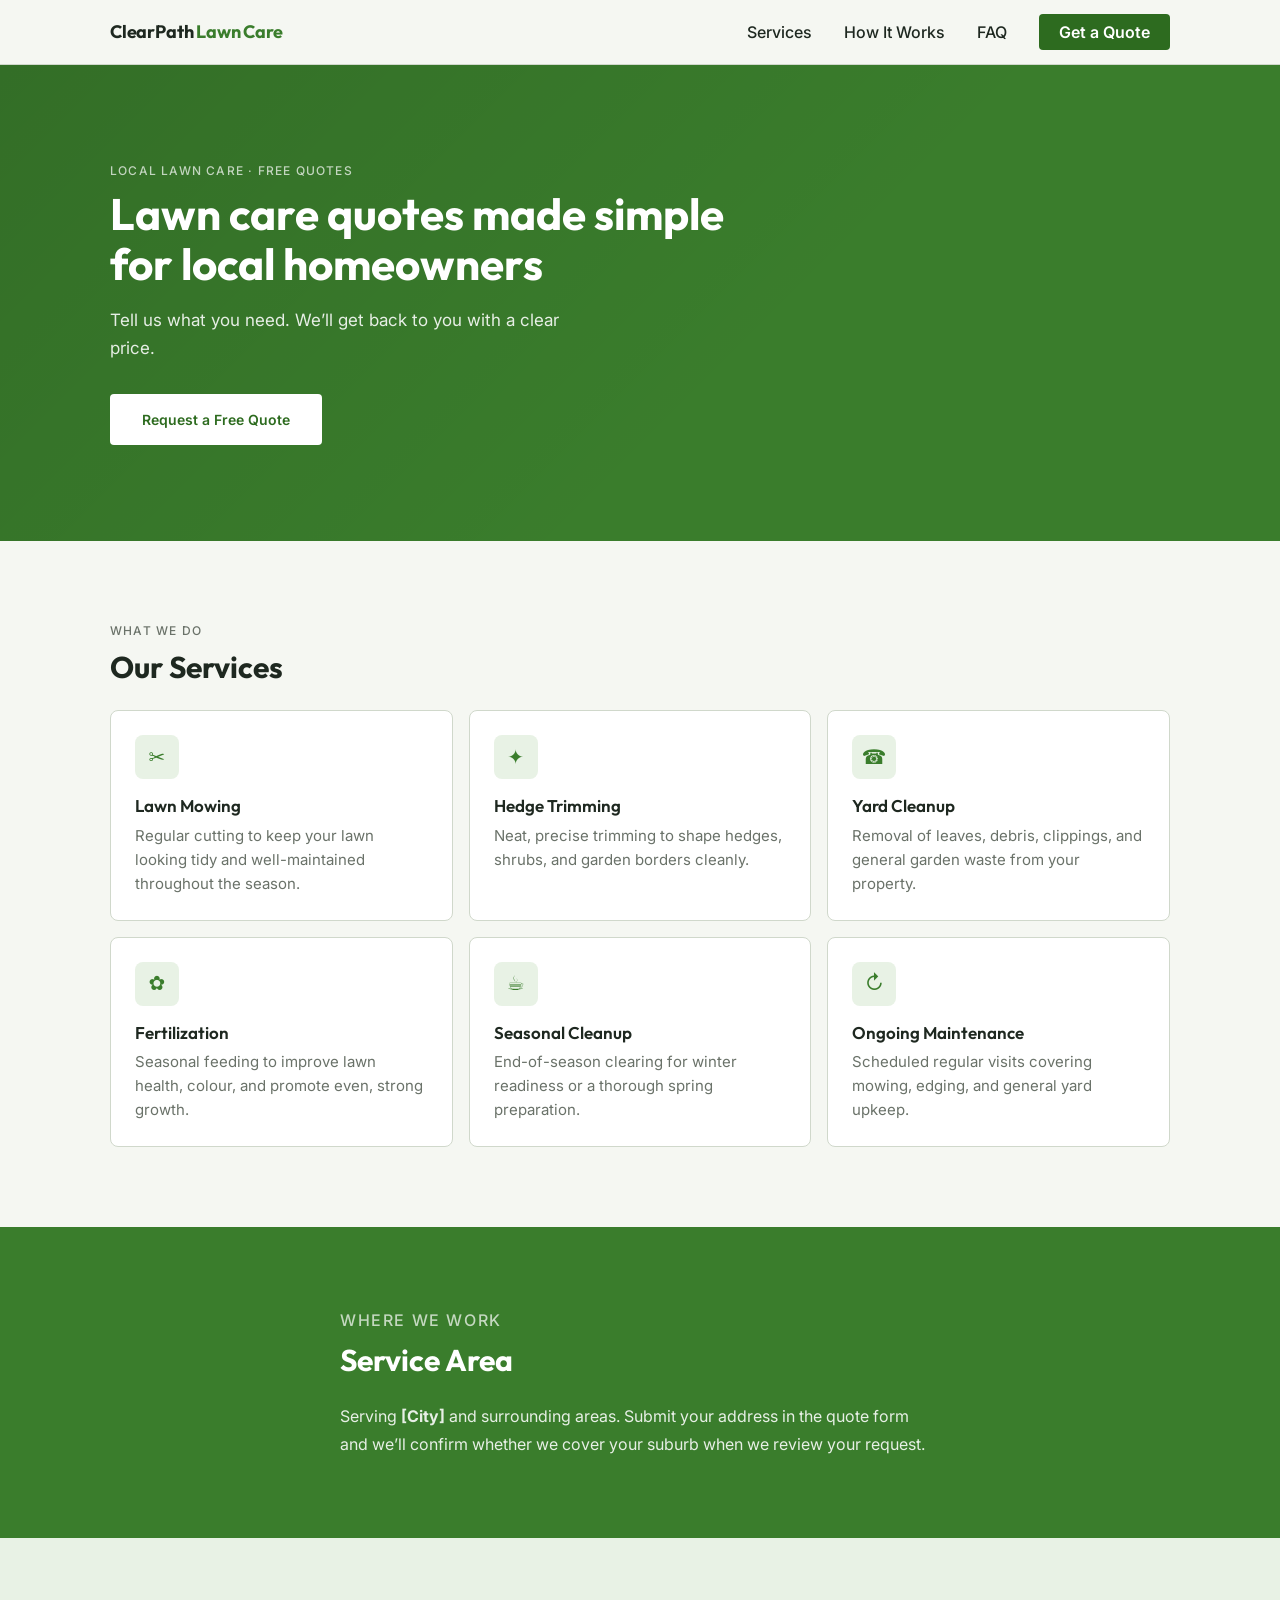
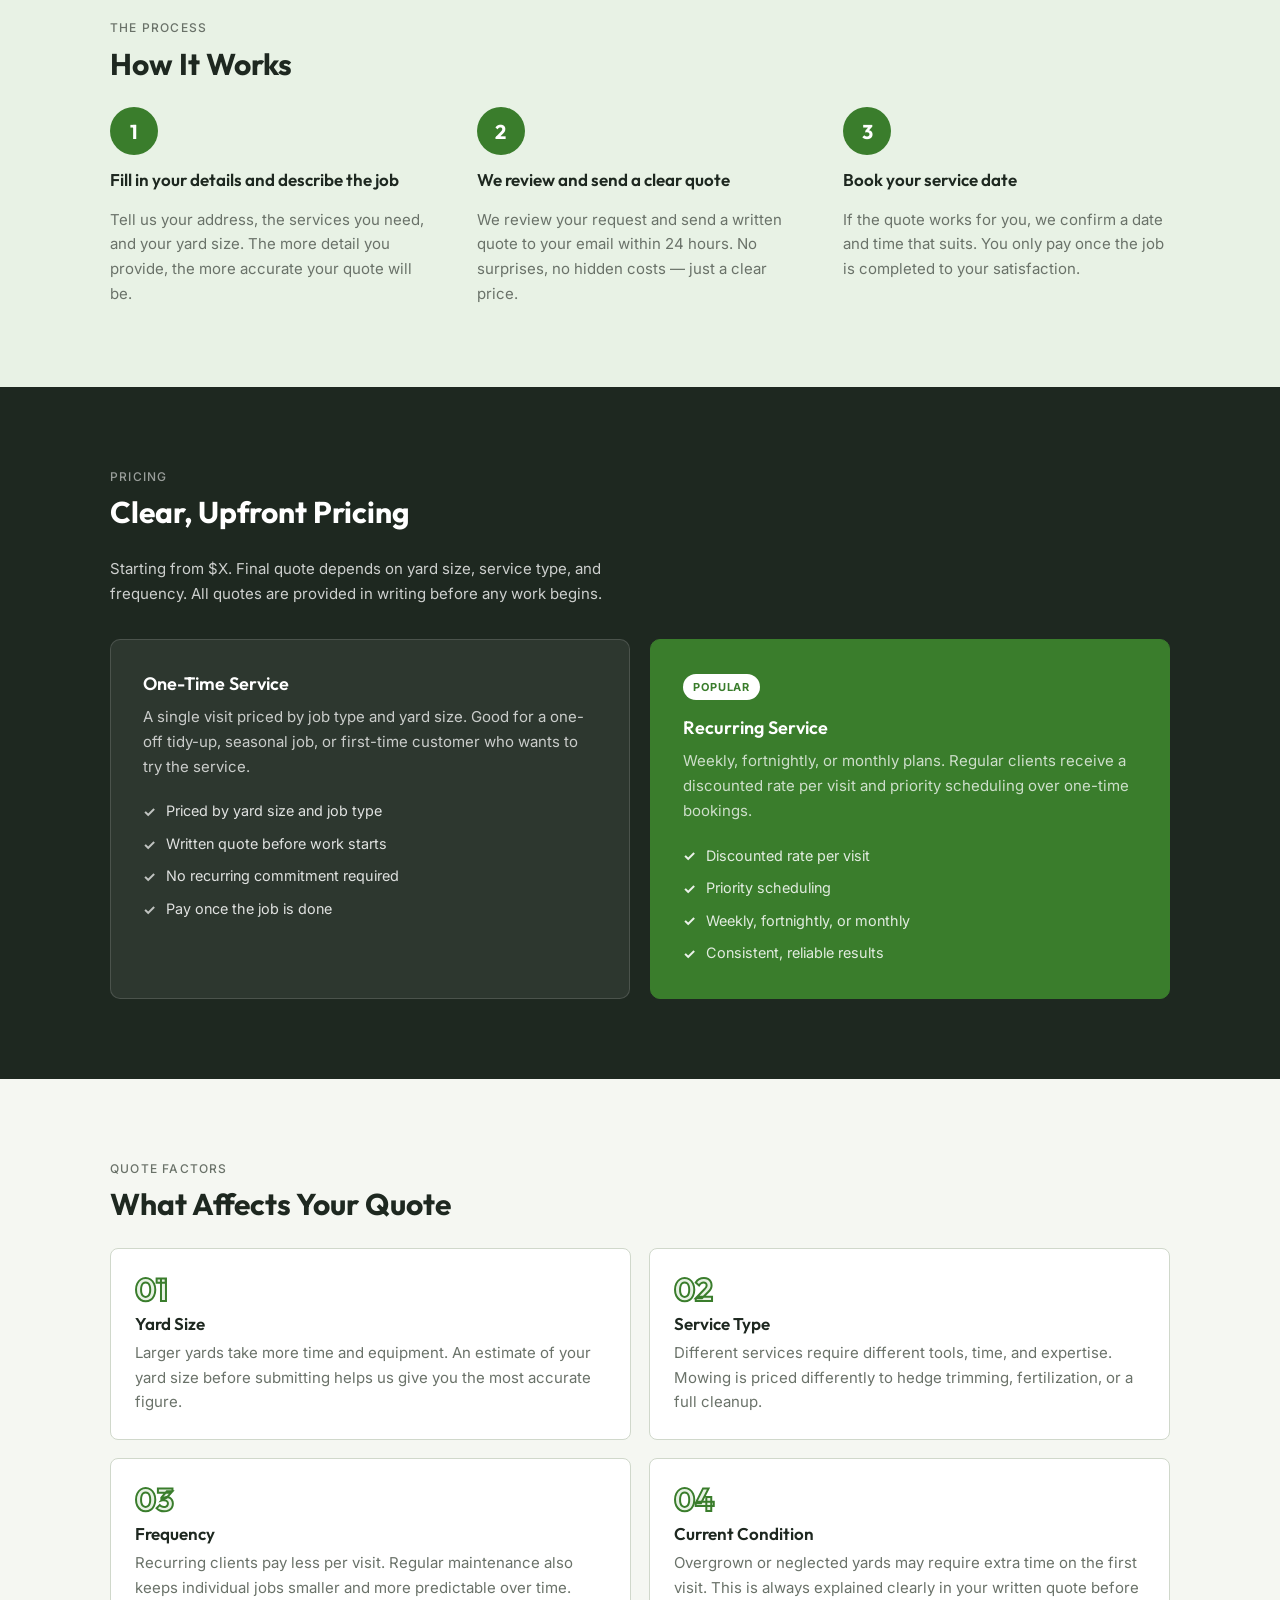
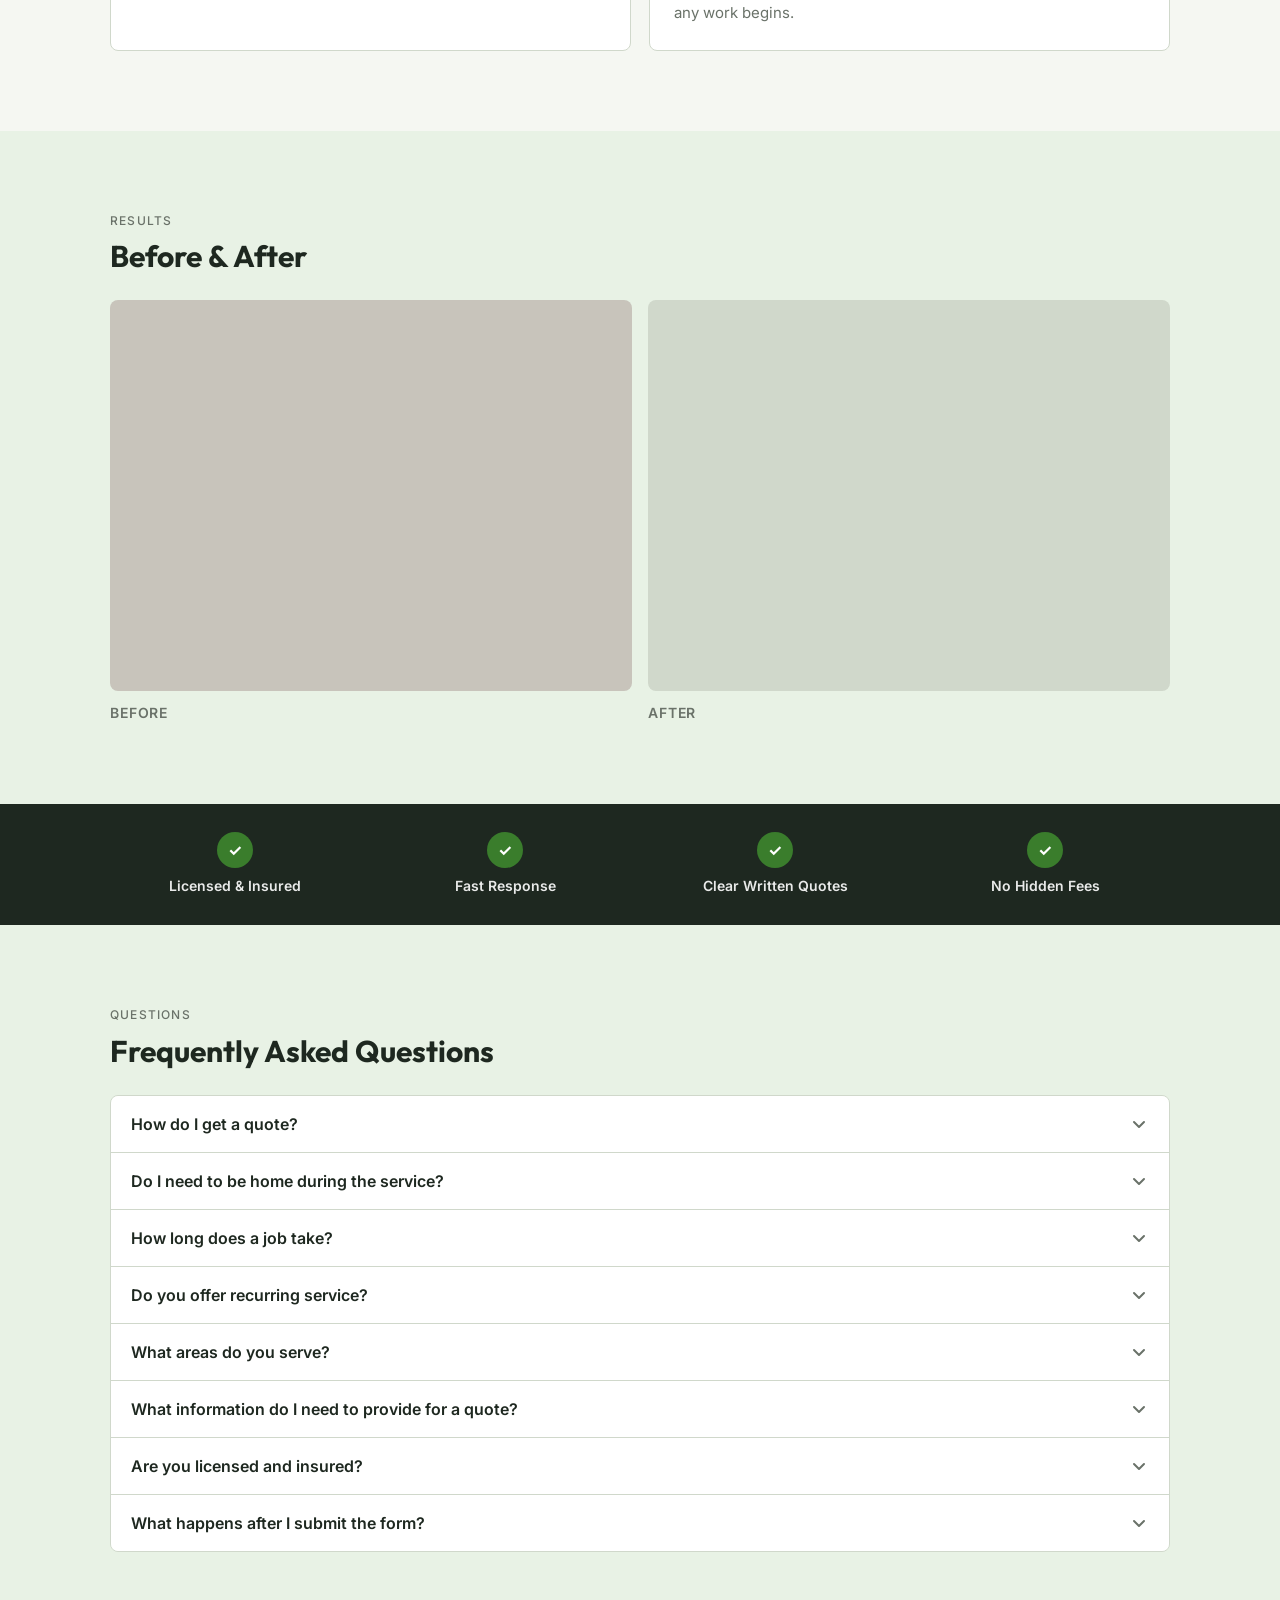
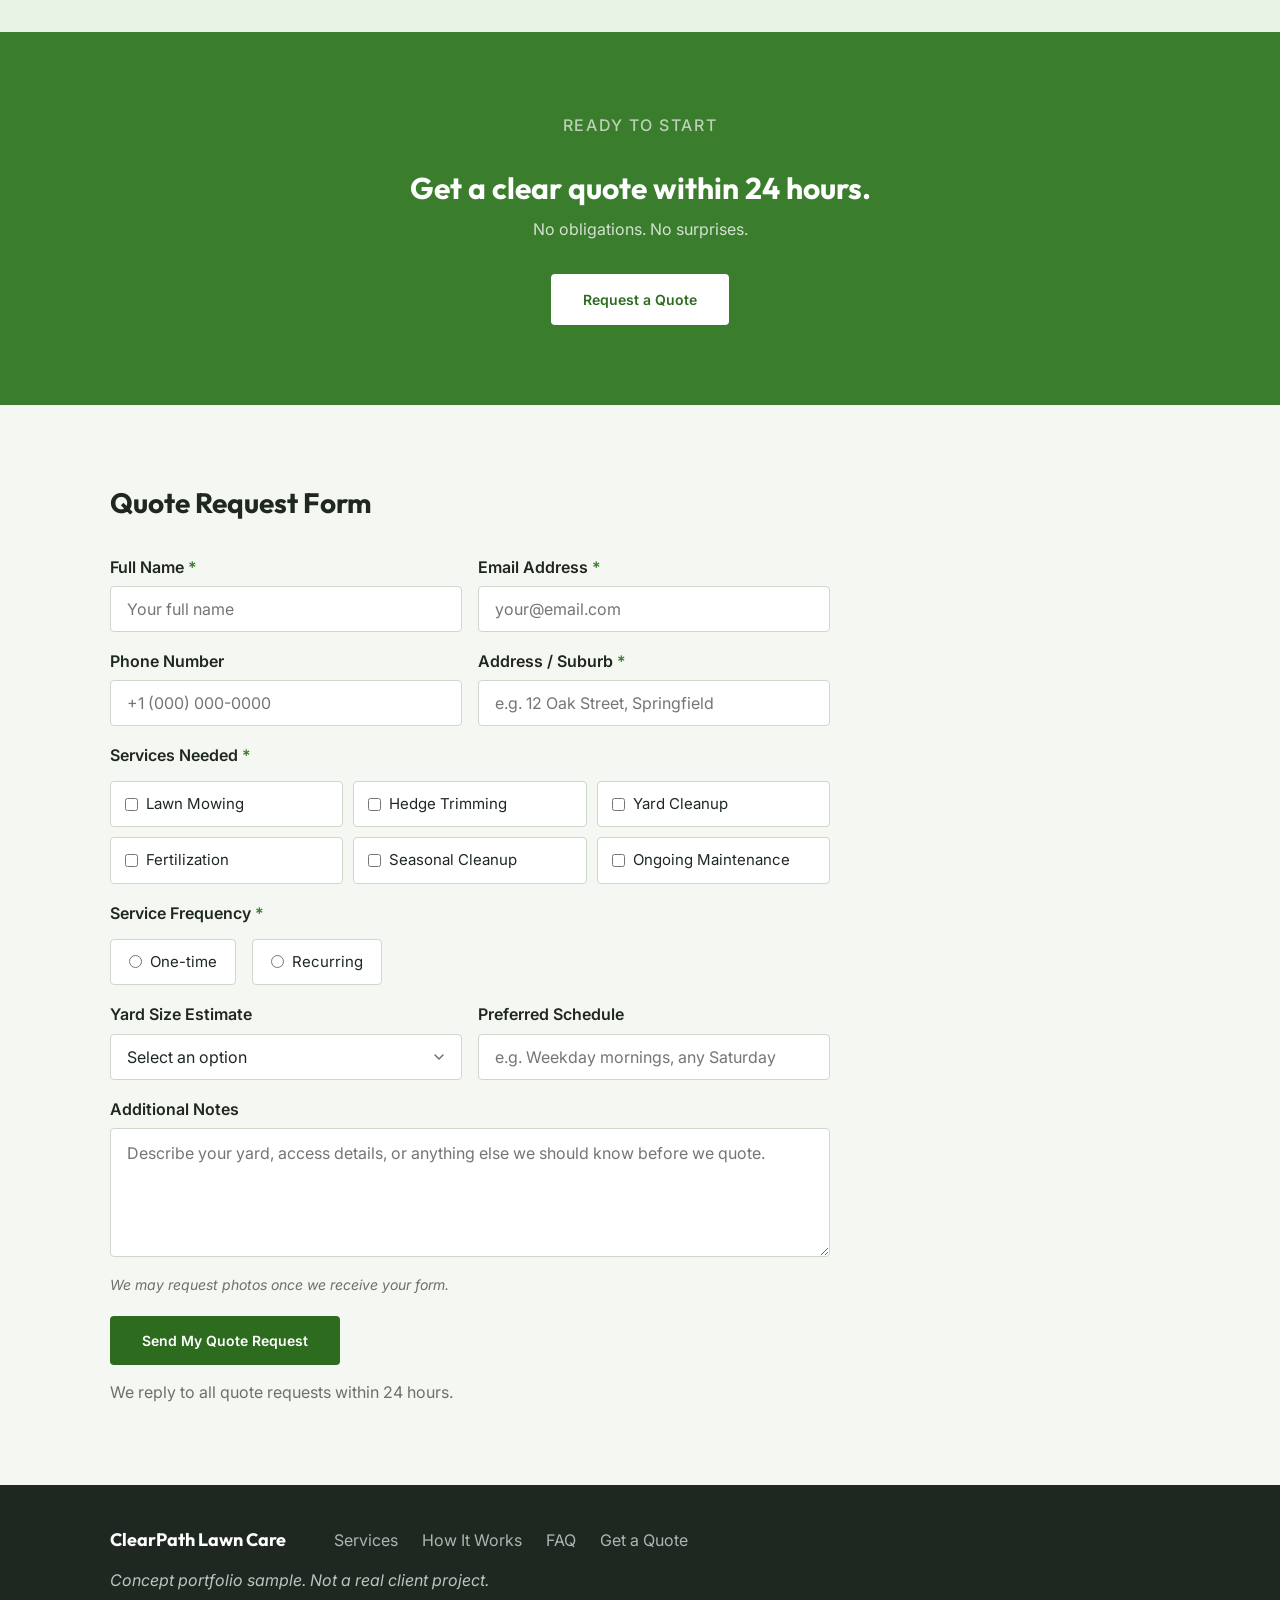
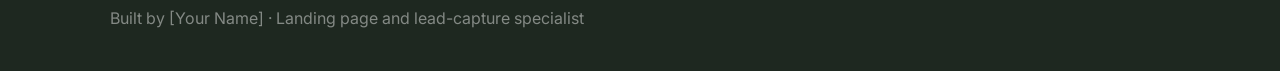
==== commit 77a79986: "fix: QA fixes, hero variant B, and style extraction across all samples - iOS Safari: replace NodeLis" ====
--- a/clearpath/index.html
+++ b/clearpath/index.html
@@ -388,7 +388,7 @@
       <div class="container">
         <h3 class="form-heading">Quote Request Form</h3>
 
-        <form class="quote-form" id="quote-form" novalidate>
+        <form class="quote-form" id="quote-form">
 
           <div class="form-row">
             <div class="form-group">
@@ -449,7 +449,7 @@
               <legend>Service Frequency <span class="required" aria-hidden="true">*</span></legend>
               <div class="radio-group">
                 <label class="radio-label">
-                  <input type="radio" name="frequency" value="one-time">
+                  <input type="radio" name="frequency" value="one-time" required>
                   One-time
                 </label>
                 <label class="radio-label">
--- a/clearpath/style.css
+++ b/clearpath/style.css
@@ -199,7 +199,7 @@
 }
 
 .site-nav a {
-  font-size: 0.875rem;
+  font-size: 1rem;
   font-weight: 500;
   color: var(--color-text);
   transition: color var(--transition);
@@ -227,11 +227,14 @@
 .hamburger {
   display: flex;
   flex-direction: column;
+  align-items: center;
+  justify-content: center;
   gap: 5px;
   background: none;
   border: none;
   cursor: pointer;
-  padding: 0.5rem;
+  width: 44px;
+  height: 44px;
   border-radius: 4px;
 }
 
@@ -753,7 +756,7 @@
   gap: 1rem;
   cursor: pointer;
   font-family: var(--font-body);
-  font-size: 0.9375rem;
+  font-size: 1rem;
   font-weight: 600;
   color: var(--color-text);
   text-align: left;
@@ -786,7 +789,7 @@
 }
 
 .accordion-answer p {
-  font-size: 0.9375rem;
+  font-size: 1rem;
   color: var(--color-muted);
   line-height: 1.7;
 }
@@ -863,7 +866,7 @@
 }
 
 label {
-  font-size: 0.875rem;
+  font-size: 1rem;
   font-weight: 600;
   color: var(--color-text);
 }
@@ -920,7 +923,7 @@
 }
 
 fieldset legend {
-  font-size: 0.875rem;
+  font-size: 1rem;
   font-weight: 600;
   color: var(--color-text);
   margin-bottom: 0.75rem;
@@ -1021,7 +1024,7 @@
 
 .form-note {
   margin-top: 0.875rem;
-  font-size: 0.8125rem;
+  font-size: 1rem;
   color: var(--color-muted);
 }
 
@@ -1096,7 +1099,7 @@
 }
 
 .footer-nav a {
-  font-size: 0.875rem;
+  font-size: 1rem;
   color: rgba(255, 255, 255, 0.65);
   transition: color var(--transition);
 }
@@ -1106,13 +1109,13 @@
 }
 
 .footer-disclaimer {
-  font-size: 0.8125rem;
+  font-size: 1rem;
   font-style: italic;
-  color: rgba(255, 255, 255, 0.45);
+  color: rgba(255, 255, 255, 0.72);
 }
 
 .footer-credit {
-  font-size: 0.8125rem;
+  font-size: 1rem;
   color: rgba(255, 255, 255, 0.45);
 }
 
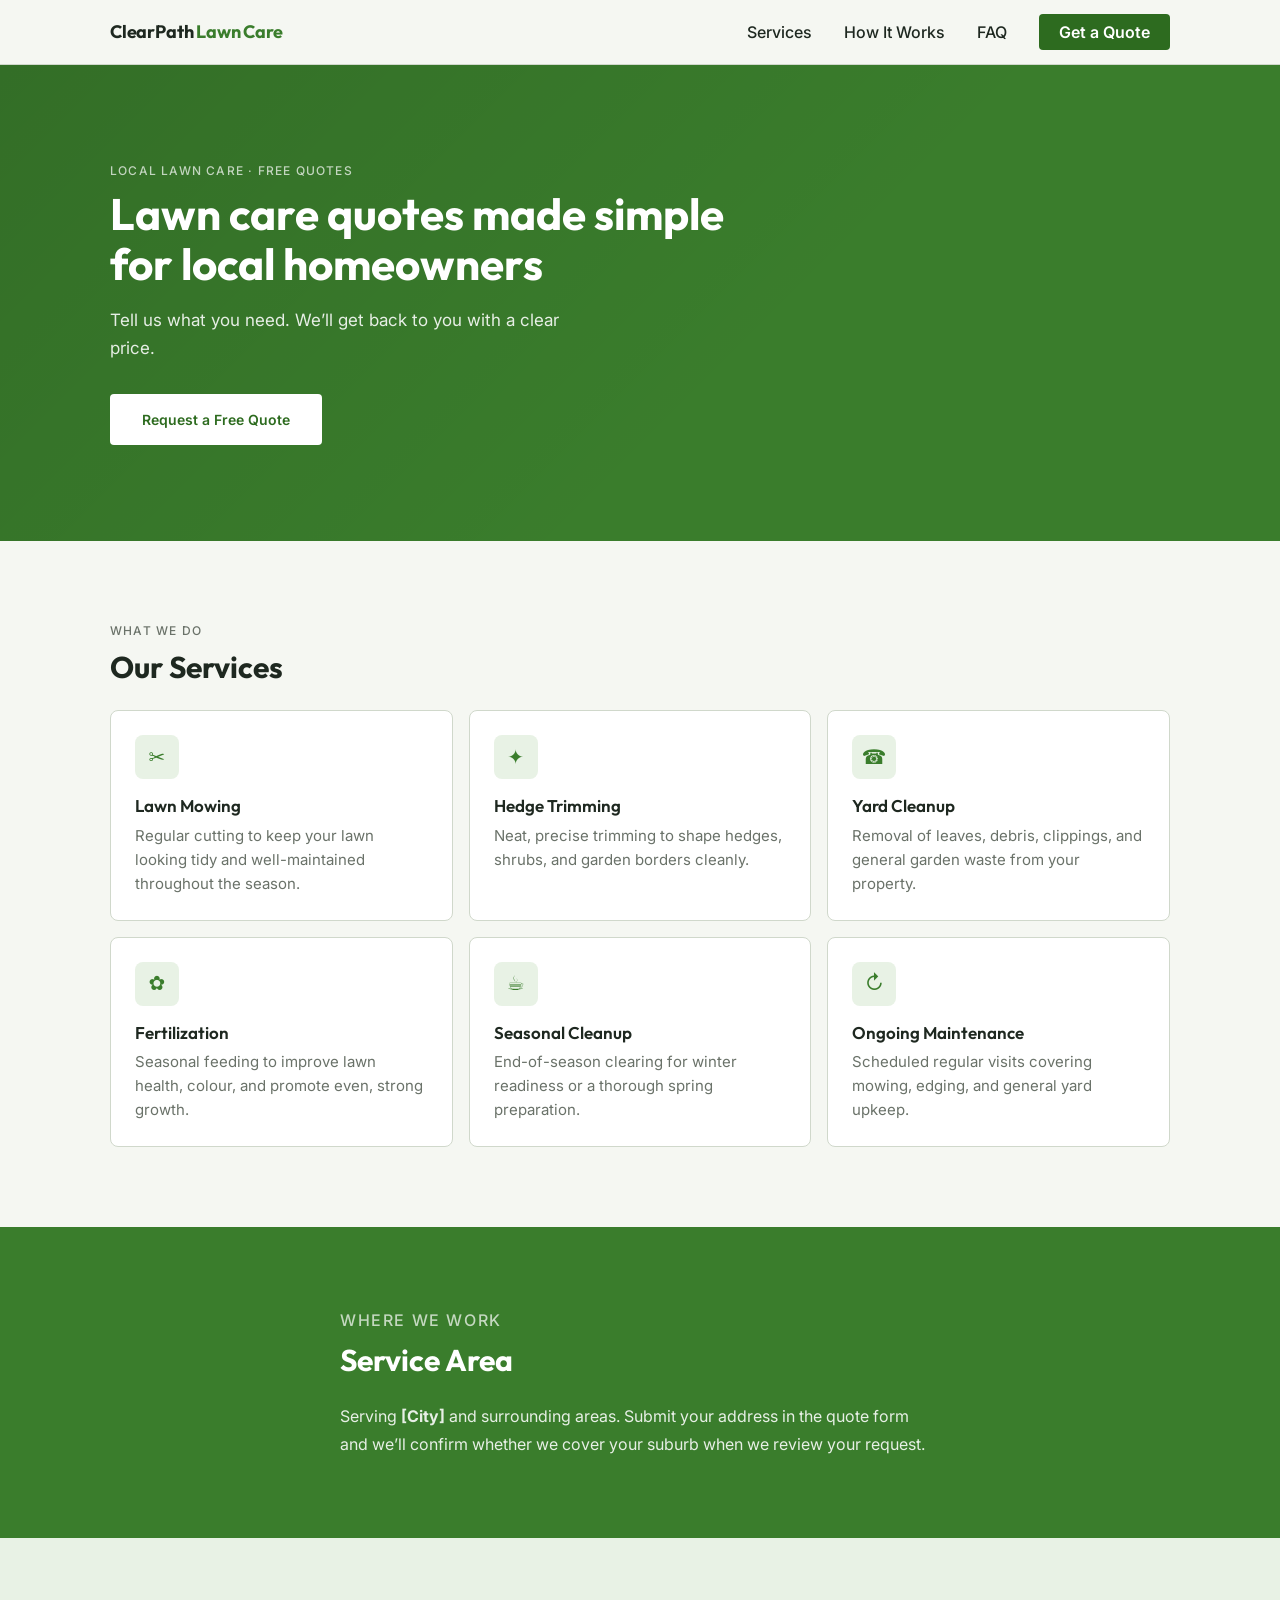
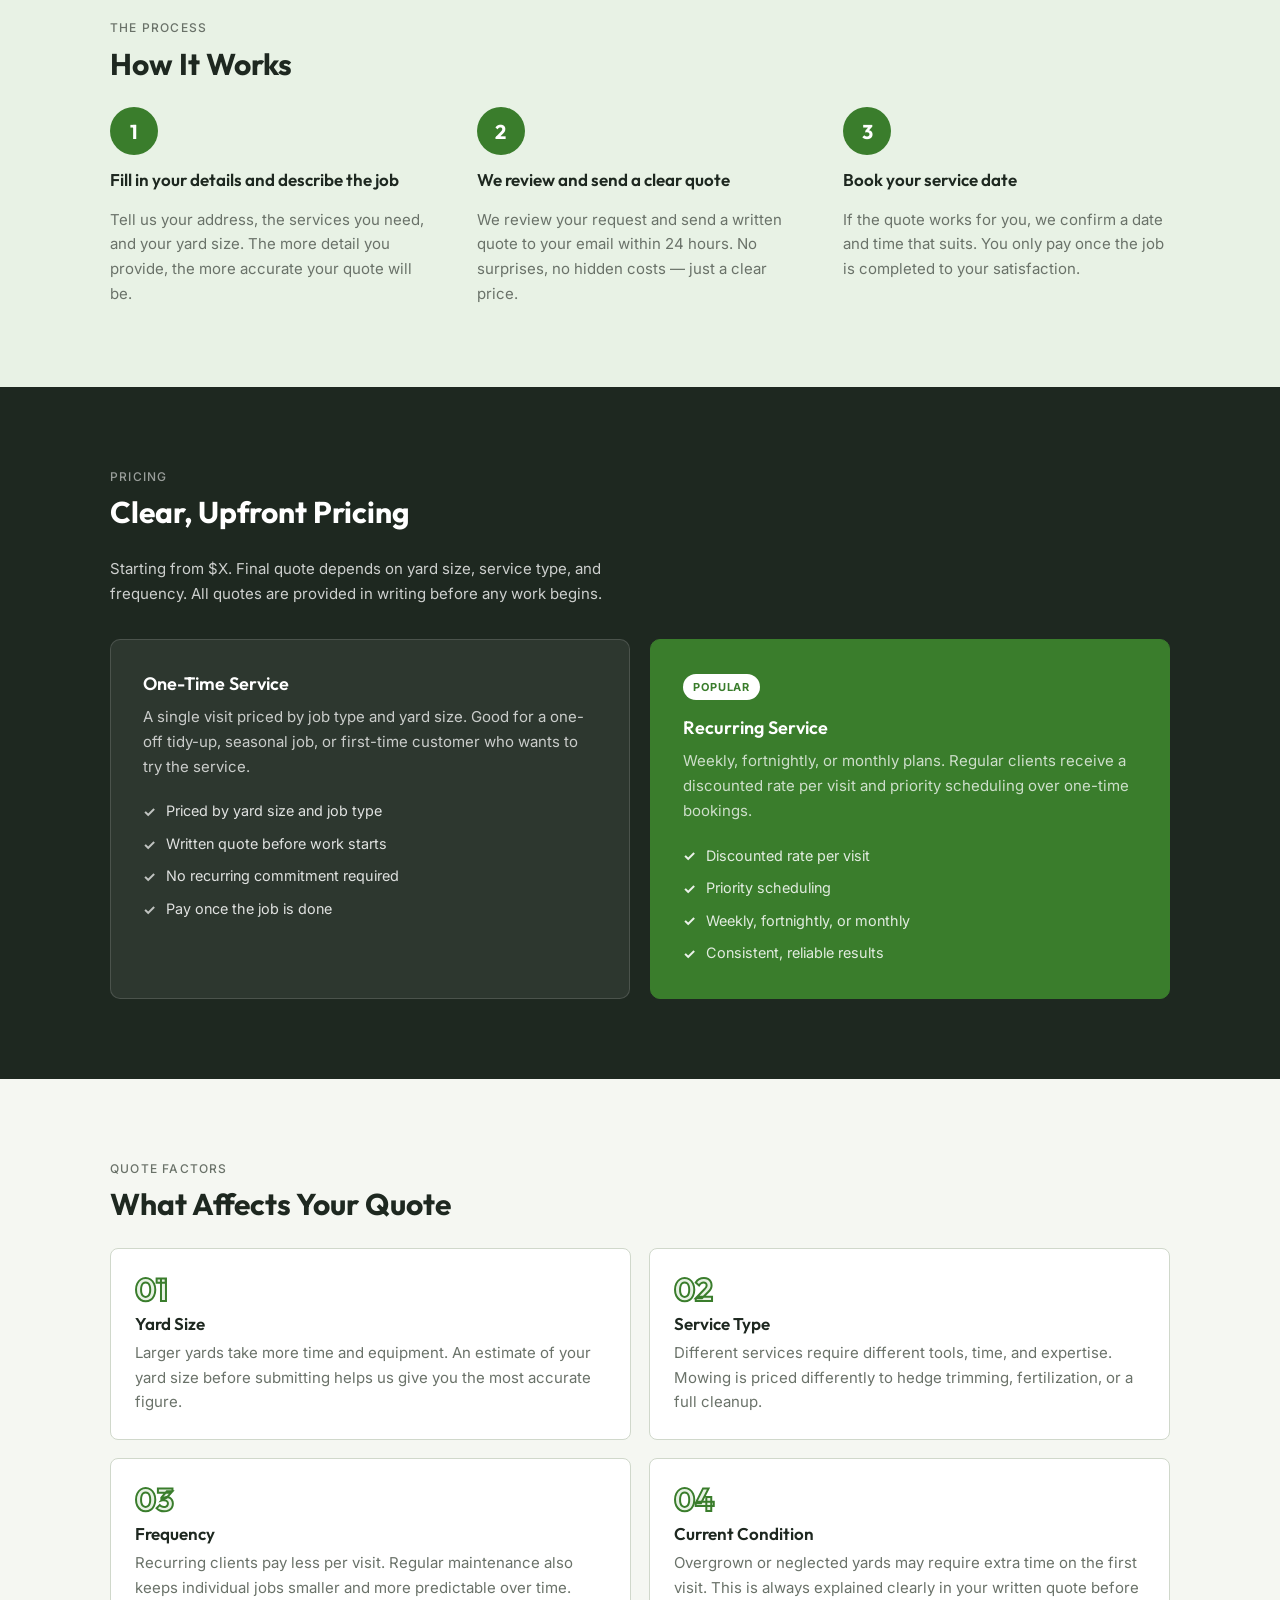
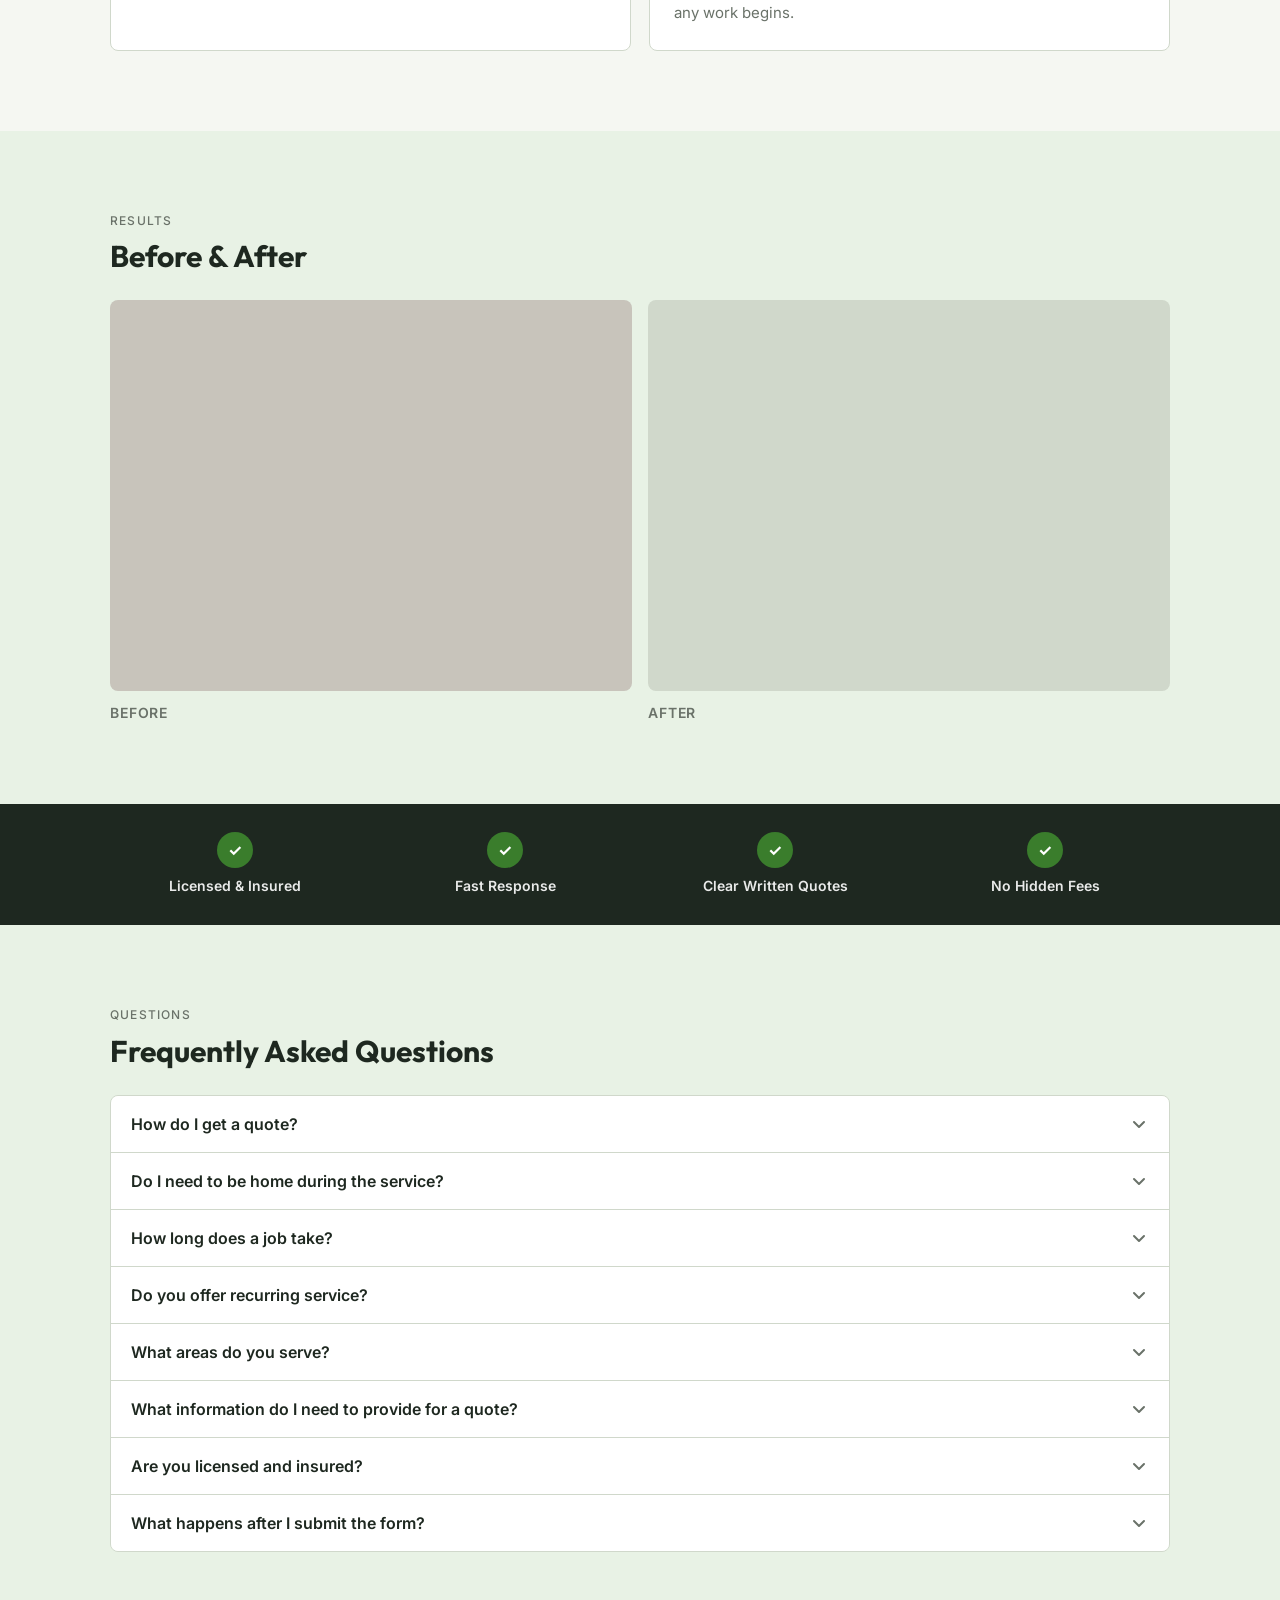
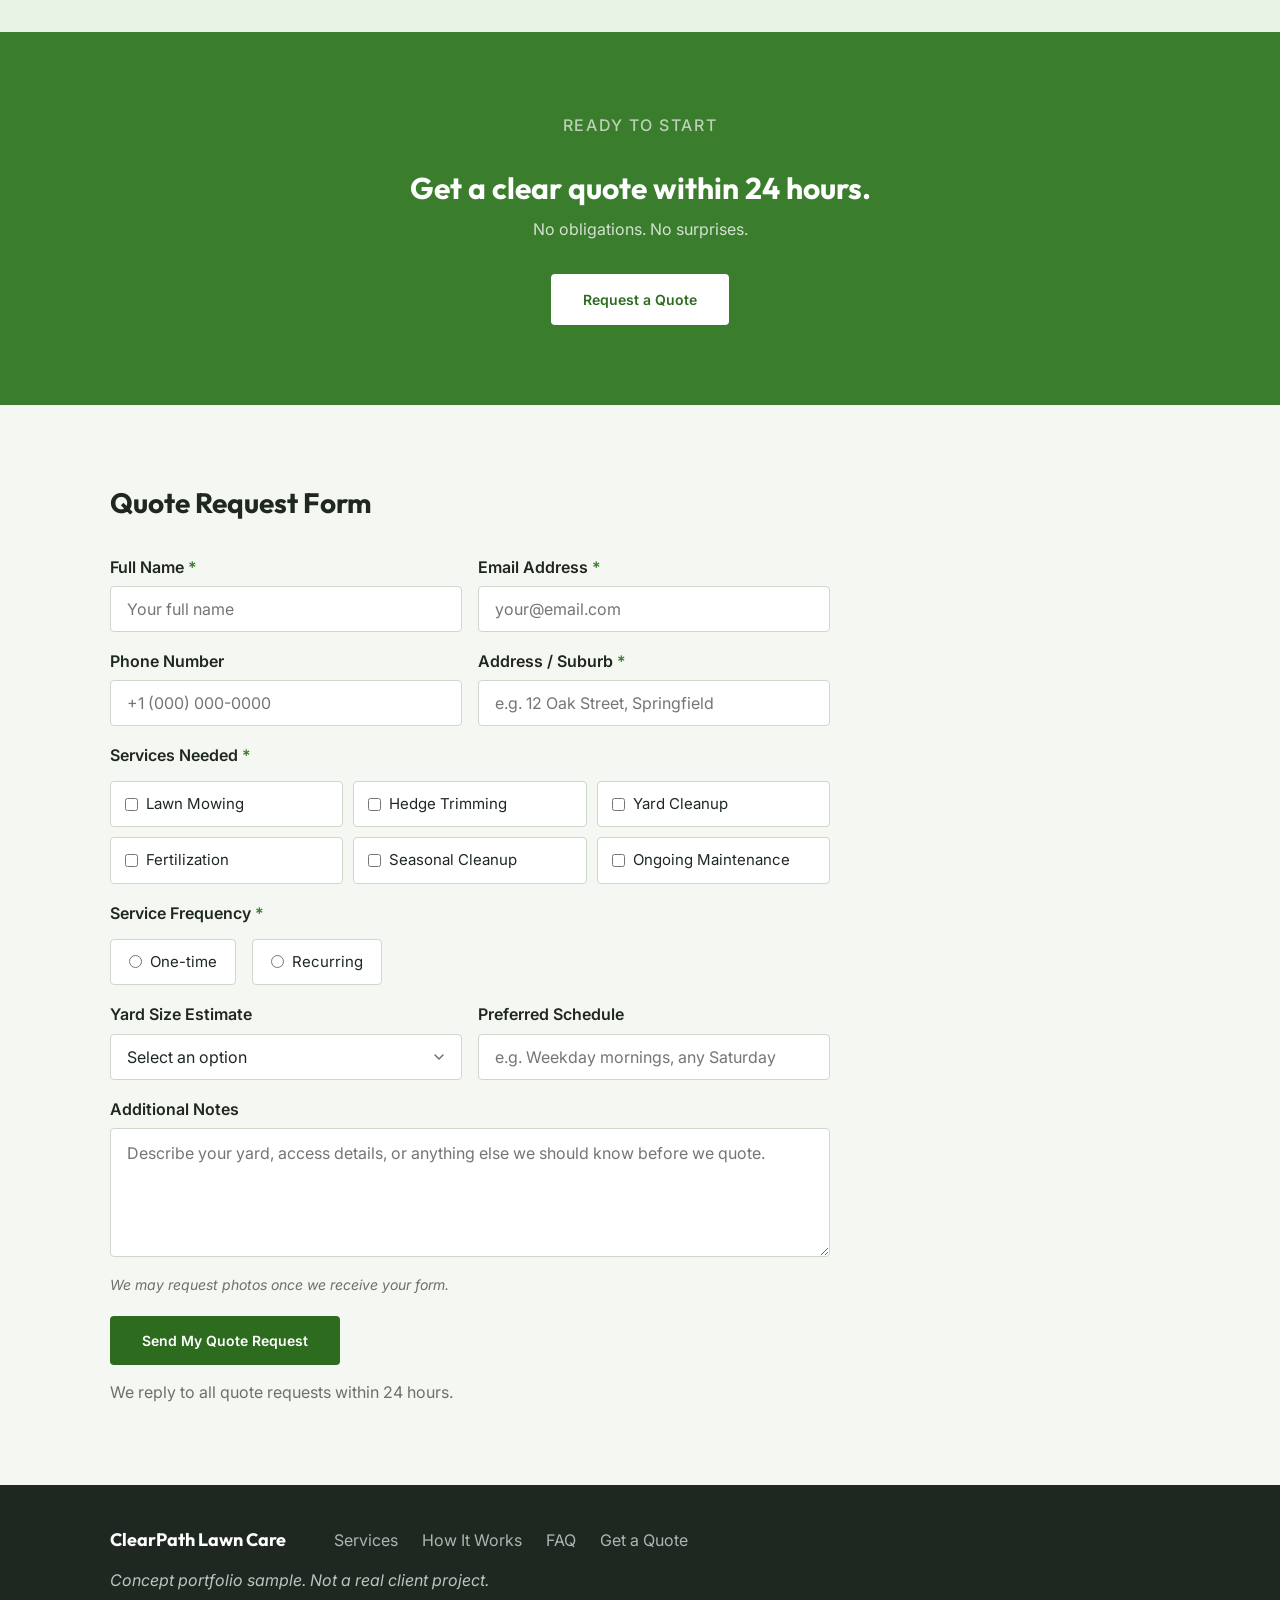
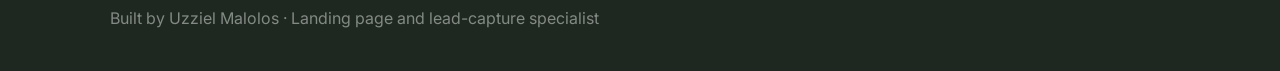
==== commit fa12621c: "fix: pre-outreach credibility fixes — name, location, FAQ, concept badge - Replace [Your Name] with " ====
--- a/clearpath/index.html
+++ b/clearpath/index.html
@@ -518,7 +518,7 @@
       </nav>
 
       <p class="footer-disclaimer">Concept portfolio sample. Not a real client project.</p>
-      <p class="footer-credit">Built by [Your Name] &middot; Landing page and lead-capture specialist</p>
+      <p class="footer-credit">Built by Uzziel Malolos &middot; Landing page and lead-capture specialist</p>
     </div>
   </footer>
 
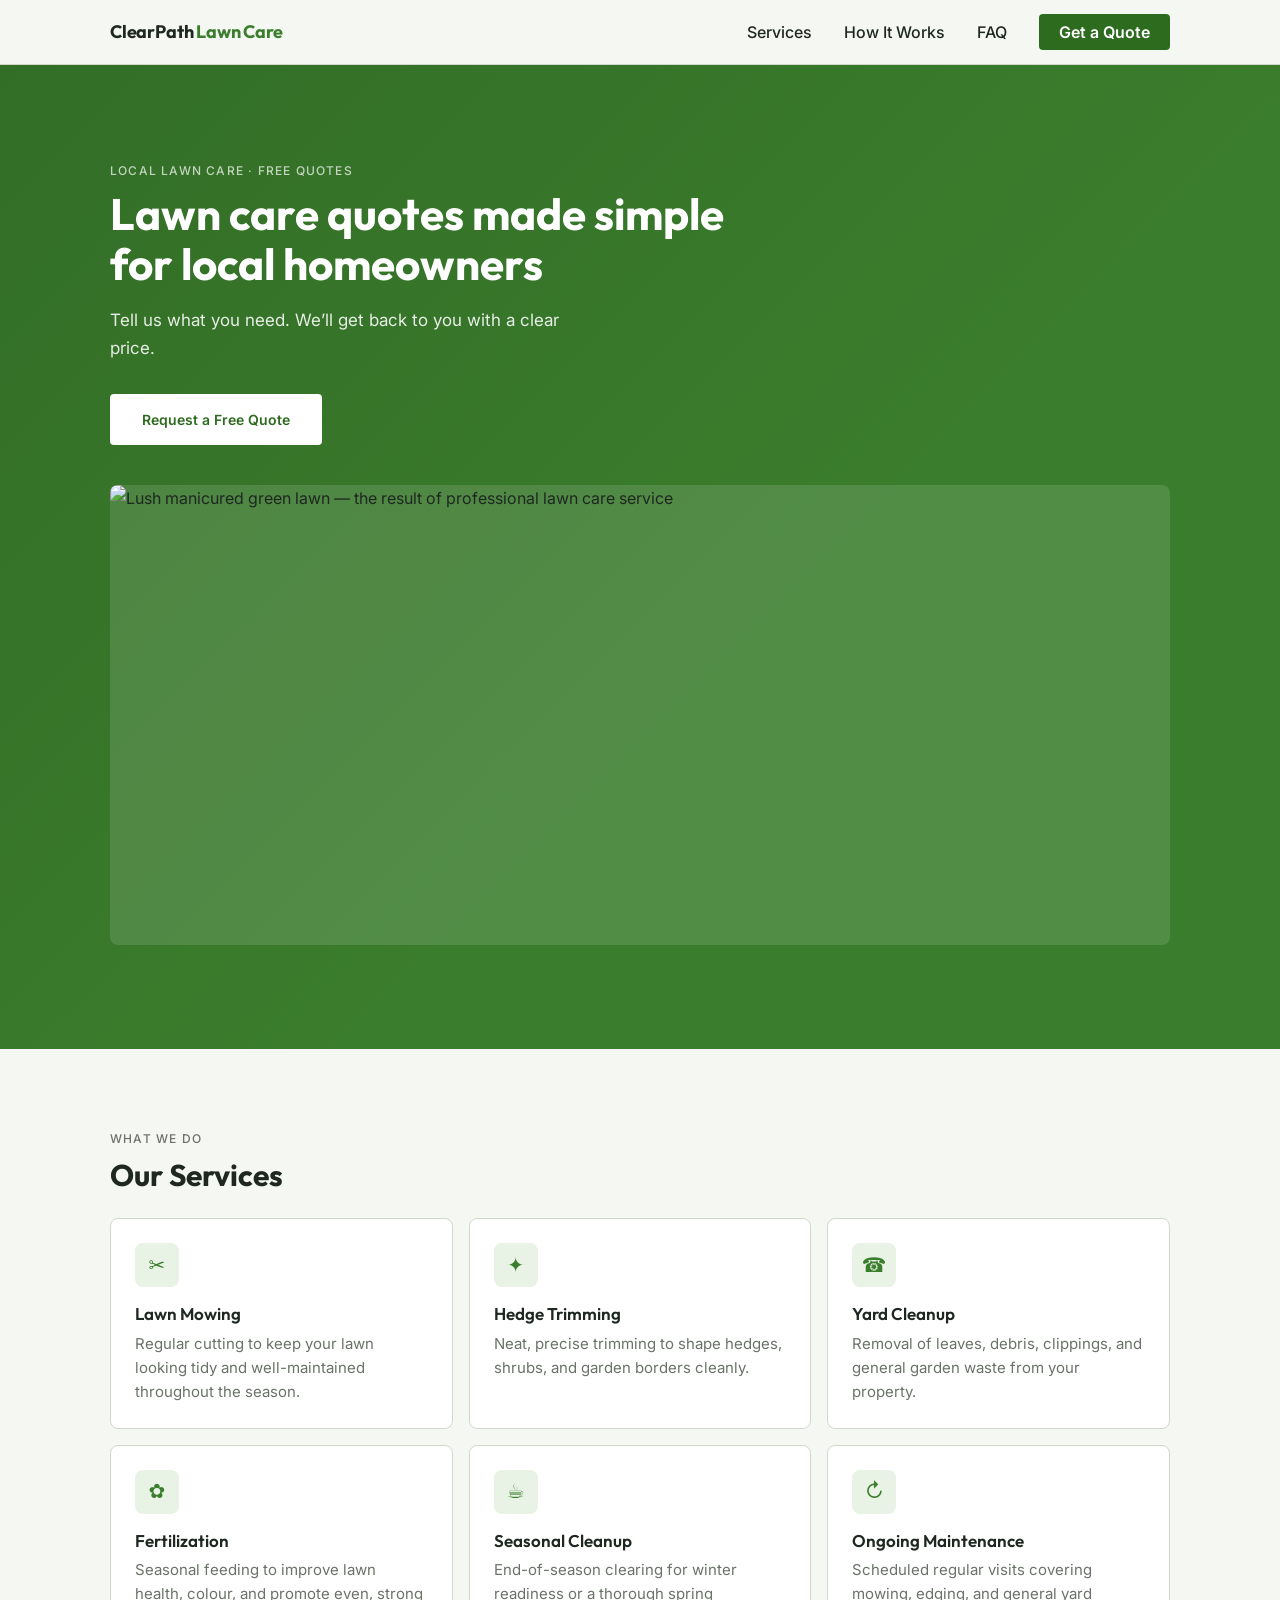
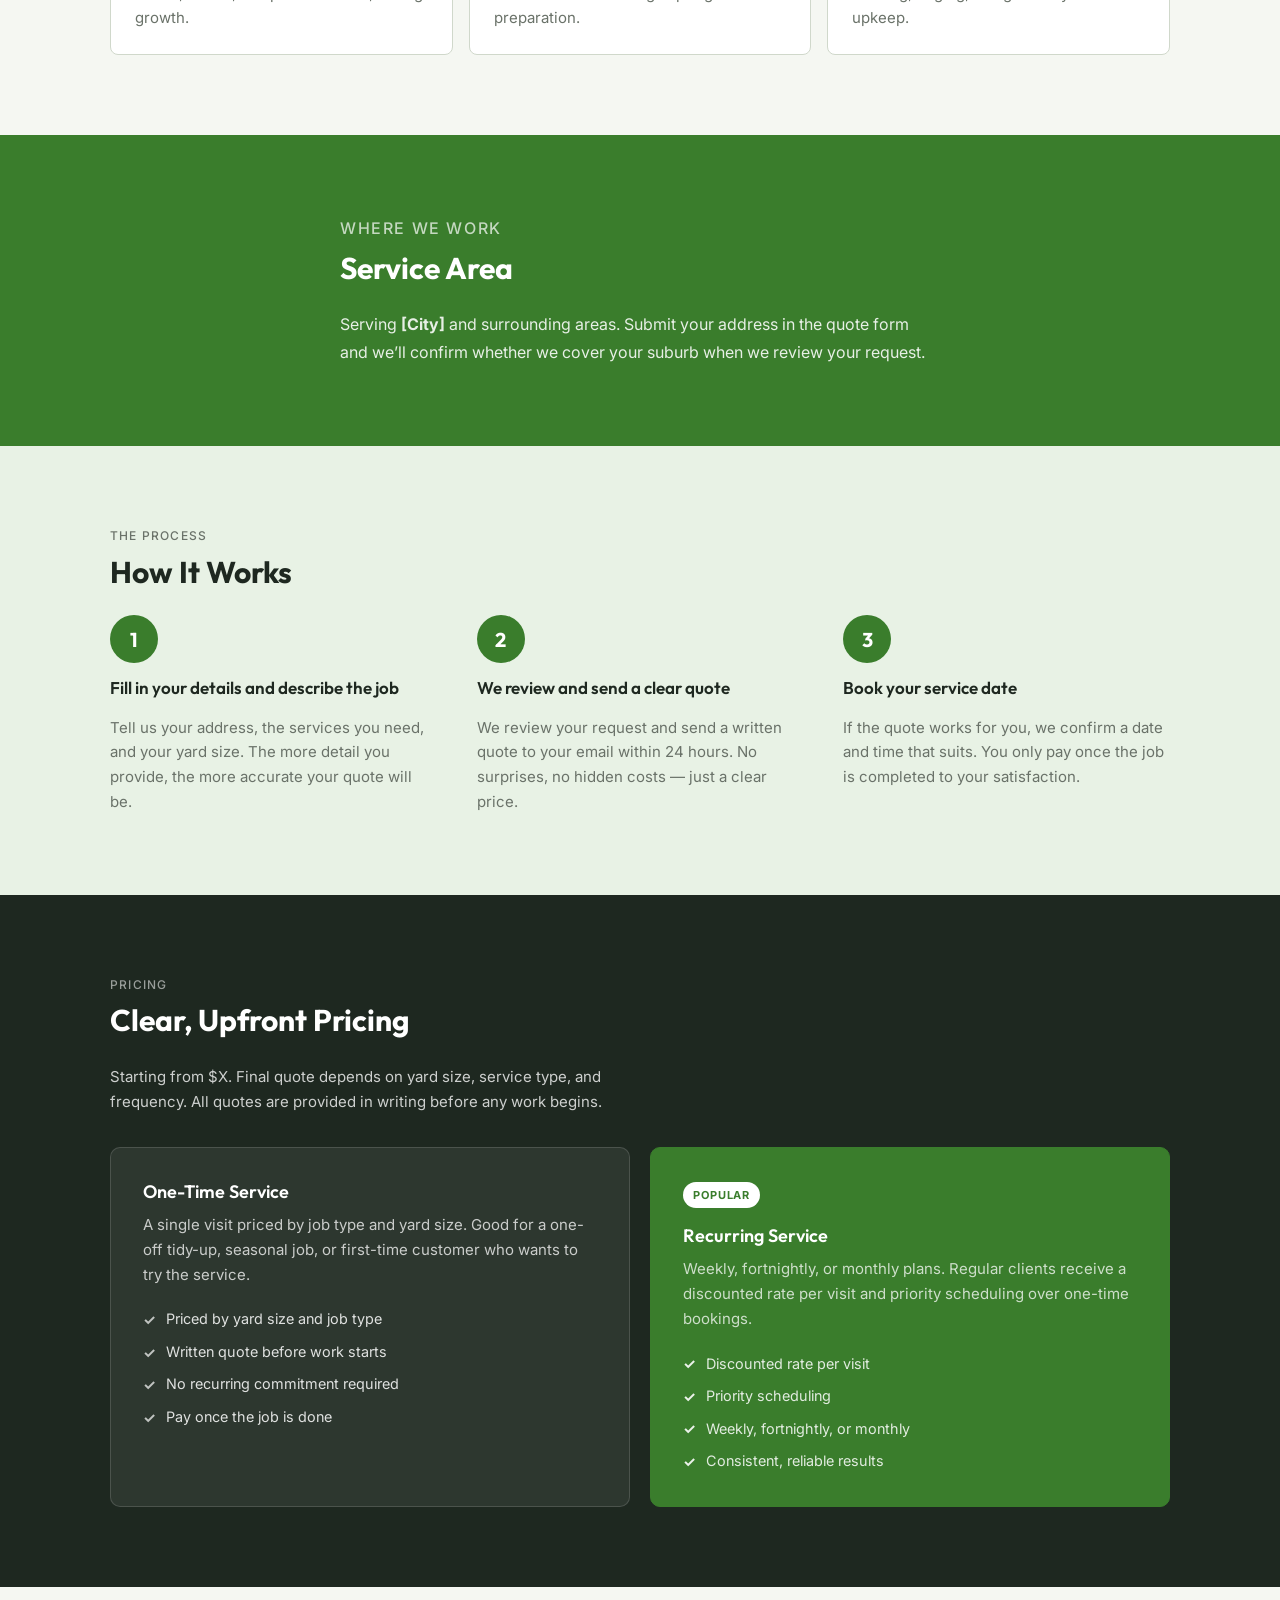
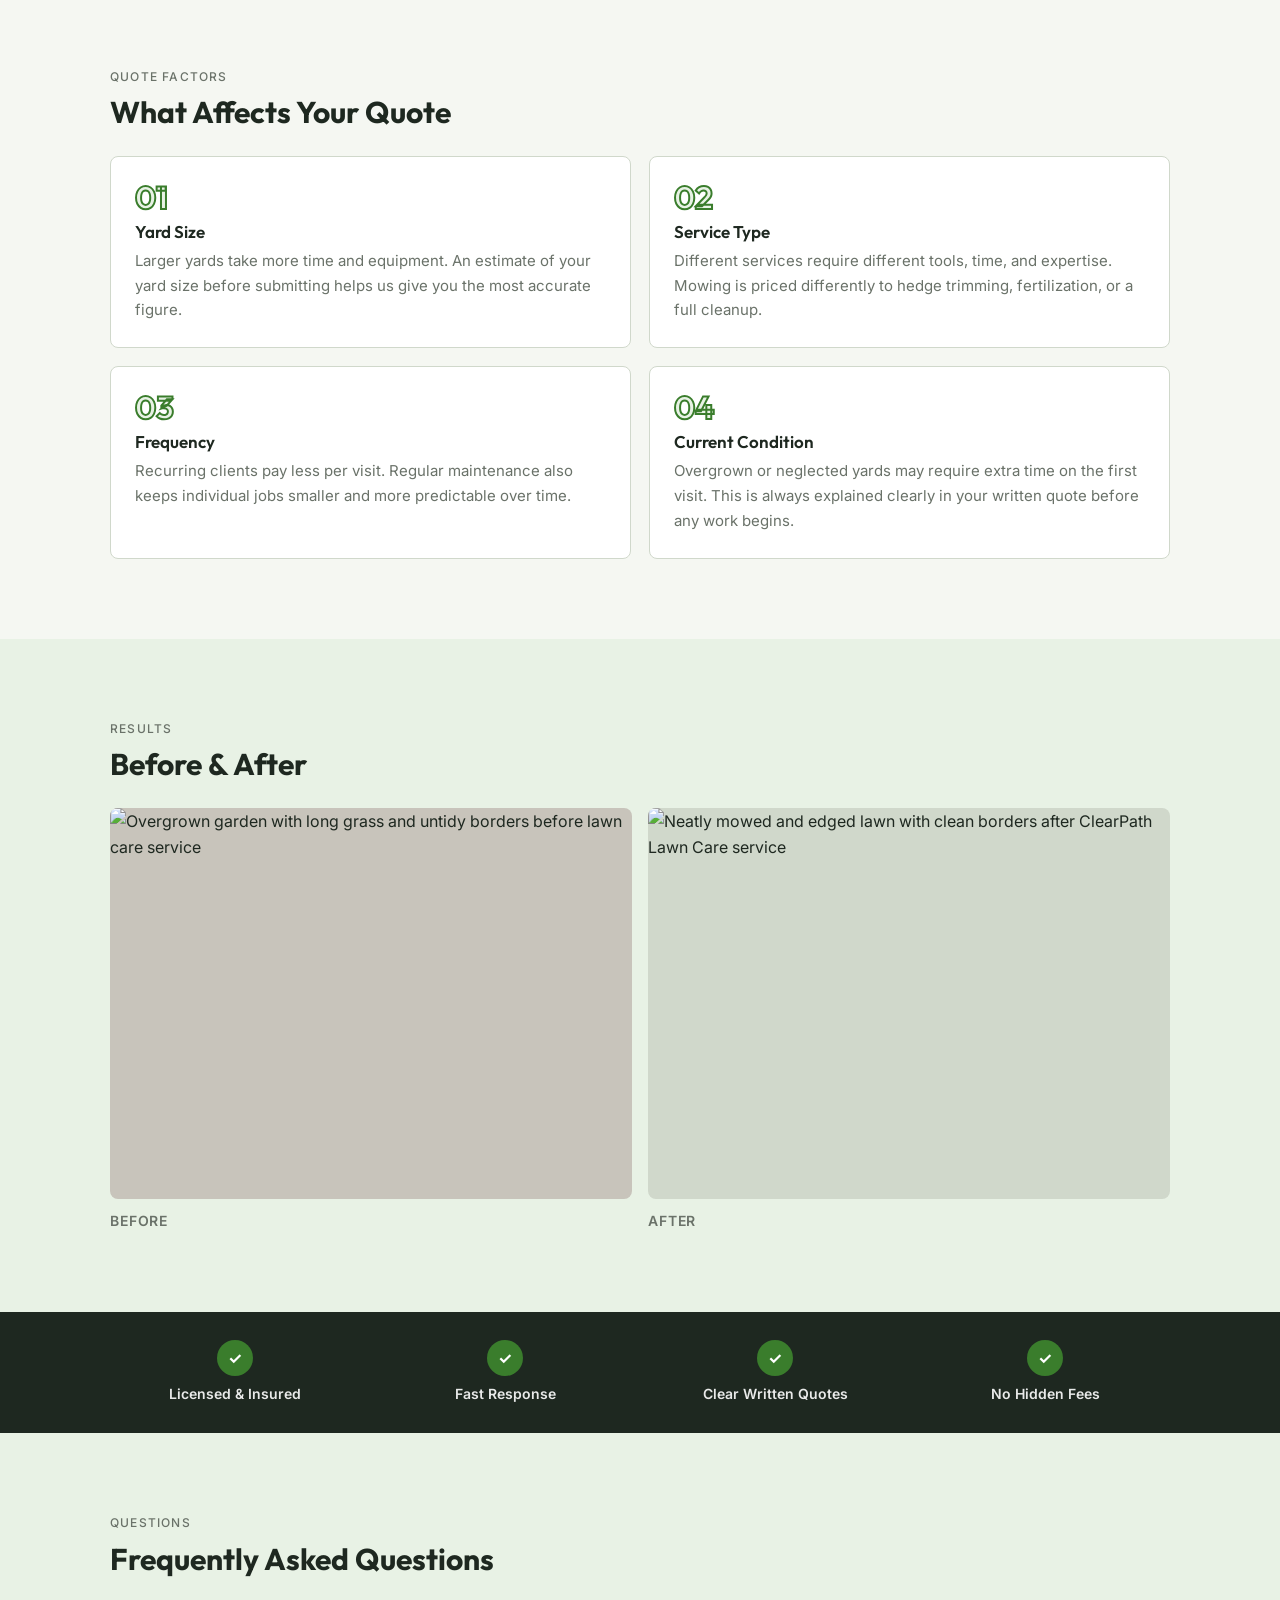
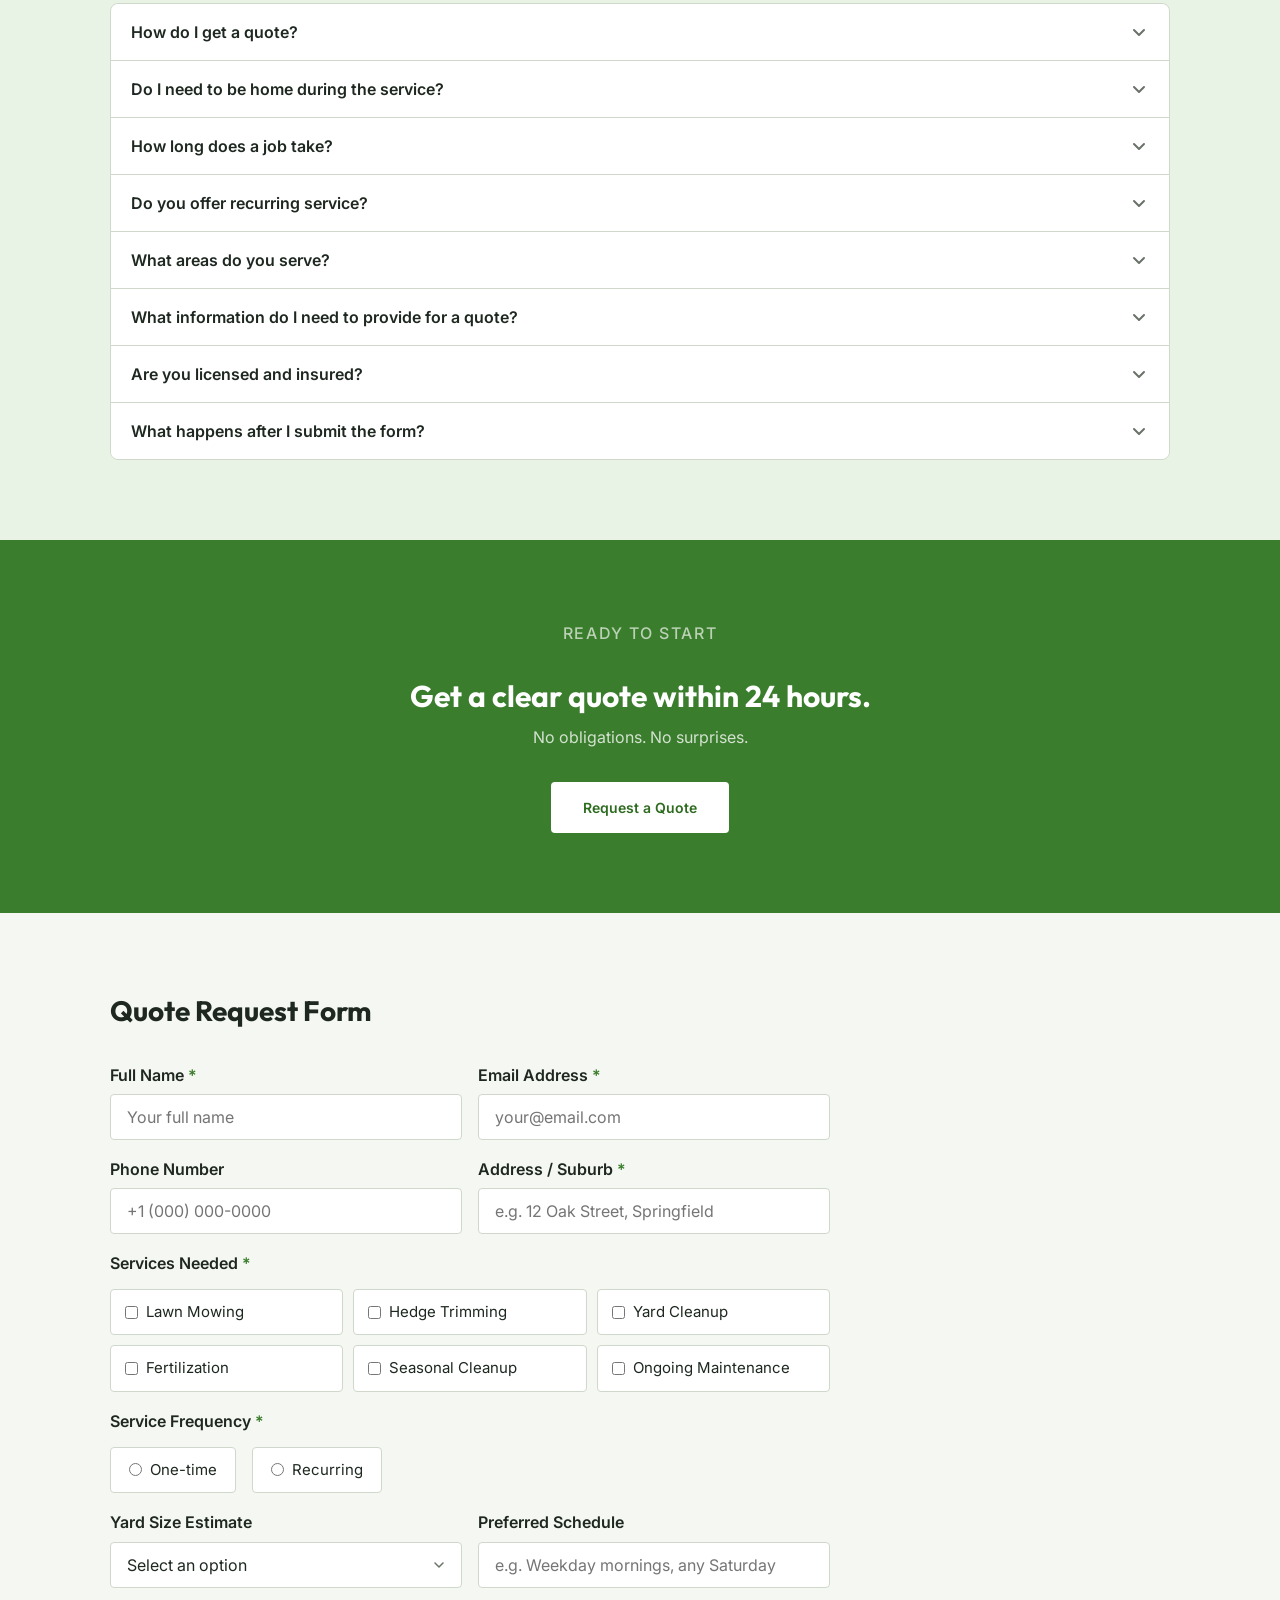
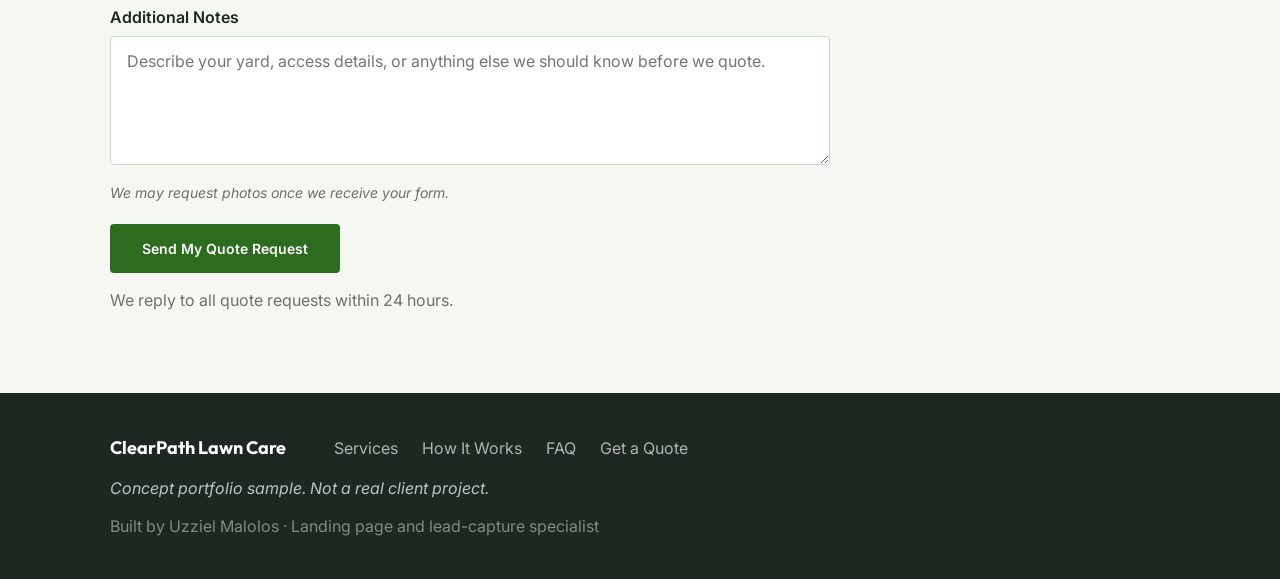
==== commit 561ce444: "feat: add beautiful-grid curtain-wipe reveal animation + real photos across all samples Animation sy" ====
--- a/clearpath/index.html
+++ b/clearpath/index.html
@@ -60,6 +60,18 @@
         <p class="hero-sub">Tell us what you need. We&rsquo;ll get back to you with a clear price.</p>
         <a href="#get-a-quote" class="btn btn-hero">Request a Free Quote</a>
       </div>
+      <div class="container">
+        <div class="hero-visual reveal-wrap" data-reveal-delay="350">
+          <div class="reveal-curtain" aria-hidden="true"></div>
+          <img
+            src="https://images.unsplash.com/photo-1558618666-fcd25c85cd64?auto=format&fit=crop&w=1200&h=480&q=80"
+            alt="Lush manicured green lawn — the result of professional lawn care service"
+            loading="eager"
+            width="1200"
+            height="480"
+          >
+        </div>
+      </div>
     </section>
 
     <!-- ============================================================
@@ -237,12 +249,30 @@
         <div class="ba-grid">
 
           <figure class="ba-item">
-            <div class="ba-img ba-img--before" role="img" aria-label="Before photo placeholder — overgrown and unkempt lawn before ClearPath Lawn Care service"></div>
+            <div class="ba-img ba-img--before reveal-wrap">
+              <div class="reveal-curtain" aria-hidden="true"></div>
+              <img
+                src="https://images.unsplash.com/photo-1416879595882-3373a0480b5b?auto=format&fit=crop&w=800&h=600&q=80"
+                alt="Overgrown garden with long grass and untidy borders before lawn care service"
+                loading="lazy"
+                width="800"
+                height="600"
+              >
+            </div>
             <figcaption>Before</figcaption>
           </figure>
 
           <figure class="ba-item">
-            <div class="ba-img ba-img--after" role="img" aria-label="After photo placeholder — neatly mowed and edged lawn after ClearPath Lawn Care service"></div>
+            <div class="ba-img ba-img--after reveal-wrap">
+              <div class="reveal-curtain" aria-hidden="true"></div>
+              <img
+                src="https://images.unsplash.com/photo-1585320806297-9c5d3f33b0c3?auto=format&fit=crop&w=800&h=600&q=80"
+                alt="Neatly mowed and edged lawn with clean borders after ClearPath Lawn Care service"
+                loading="lazy"
+                width="800"
+                height="600"
+              >
+            </div>
             <figcaption>After</figcaption>
           </figure>
 
--- a/clearpath/style.css
+++ b/clearpath/style.css
@@ -1133,3 +1133,79 @@
   .footer-disclaimer { grid-column: 1 / -1; grid-row: 2; }
   .footer-credit  { grid-column: 1 / -1; grid-row: 3; }
 }
+
+/* ============================================================
+   20. HERO VISUAL PANEL
+   ============================================================ */
+.hero-visual {
+  width: 100%;
+  height: clamp(220px, 38vw, 460px);
+  border-radius: 8px;
+  margin-top: 2.5rem;
+  margin-bottom: 0.5rem;
+  background-color: rgba(255, 255, 255, 0.12);
+  position: relative;
+  z-index: 1;
+}
+
+/* ============================================================
+   21. REVEAL ANIMATION SYSTEM (beautiful-grid curtain wipe)
+   ============================================================ */
+.reveal-wrap {
+  position: relative;
+  overflow: hidden;
+}
+
+.reveal-wrap img {
+  position: absolute;
+  inset: 0;
+  width: 100%;
+  height: 100%;
+  object-fit: cover;
+  display: block;
+  transform: scale(1.08);
+}
+
+.reveal-curtain {
+  position: absolute;
+  inset: 0;
+  z-index: 1;
+  background-color: var(--color-cta);
+  transform: translateX(-101%);
+  pointer-events: none;
+}
+
+.reveal-wrap.is-revealed .reveal-curtain {
+  animation: reveal-curtain-wipe 0.85s cubic-bezier(0.77, 0, 0.175, 1) forwards;
+}
+
+.reveal-wrap.is-revealed img {
+  animation: reveal-img-settle 0.65s 0.42s cubic-bezier(0.25, 0.46, 0.45, 0.94) forwards;
+}
+
+.reveal-wrap.is-done img {
+  transform: scale(1.0);
+  transition: transform 0.7s ease;
+}
+
+.reveal-wrap.is-done:hover img {
+  transform: scale(1.06);
+}
+
+@keyframes reveal-curtain-wipe {
+  0%   { transform: translateX(-101%); }
+  50%  { transform: translateX(0%); }
+  100% { transform: translateX(101%); }
+}
+
+@keyframes reveal-img-settle {
+  from { transform: scale(1.08); }
+  to   { transform: scale(1.0); }
+}
+
+@media (prefers-reduced-motion: reduce) {
+  .reveal-wrap img                        { transform: scale(1.0); }
+  .reveal-wrap.is-revealed .reveal-curtain,
+  .reveal-wrap.is-revealed img            { animation: none; }
+  .reveal-curtain                         { display: none; }
+}
